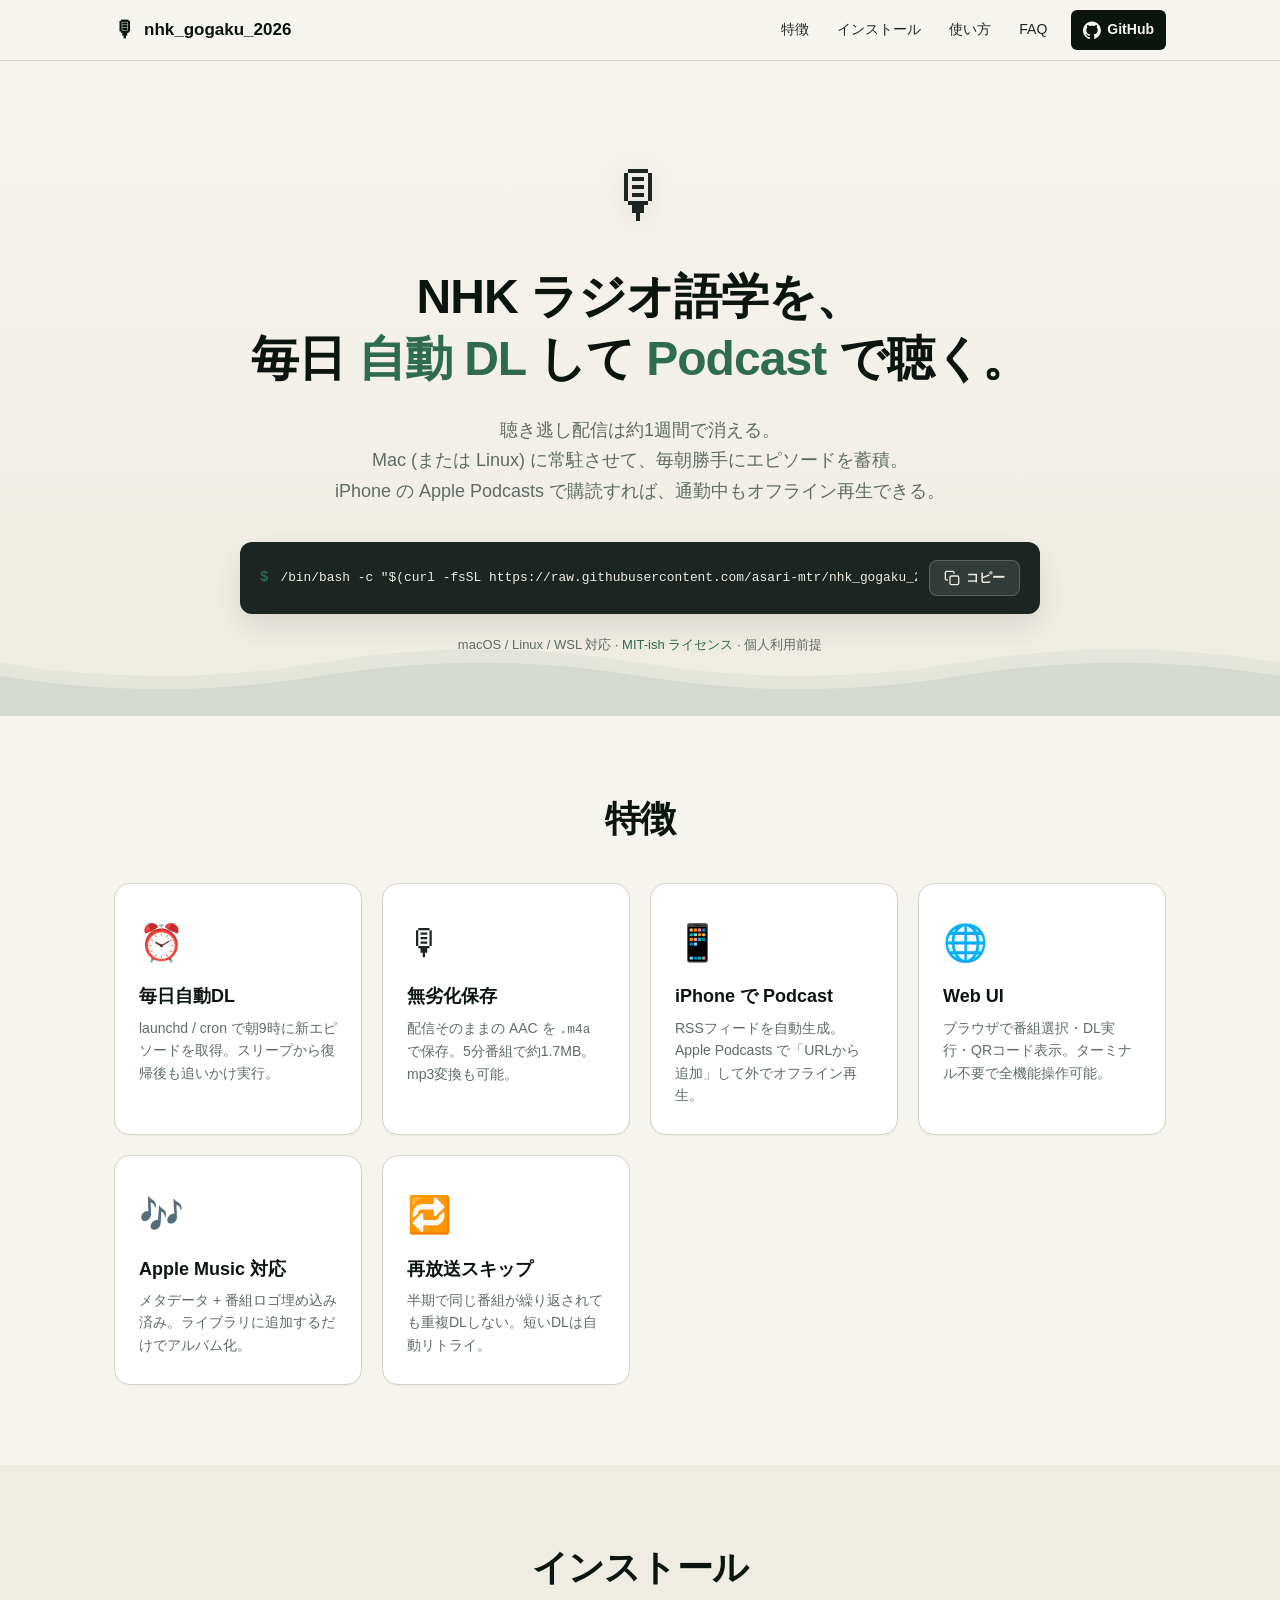
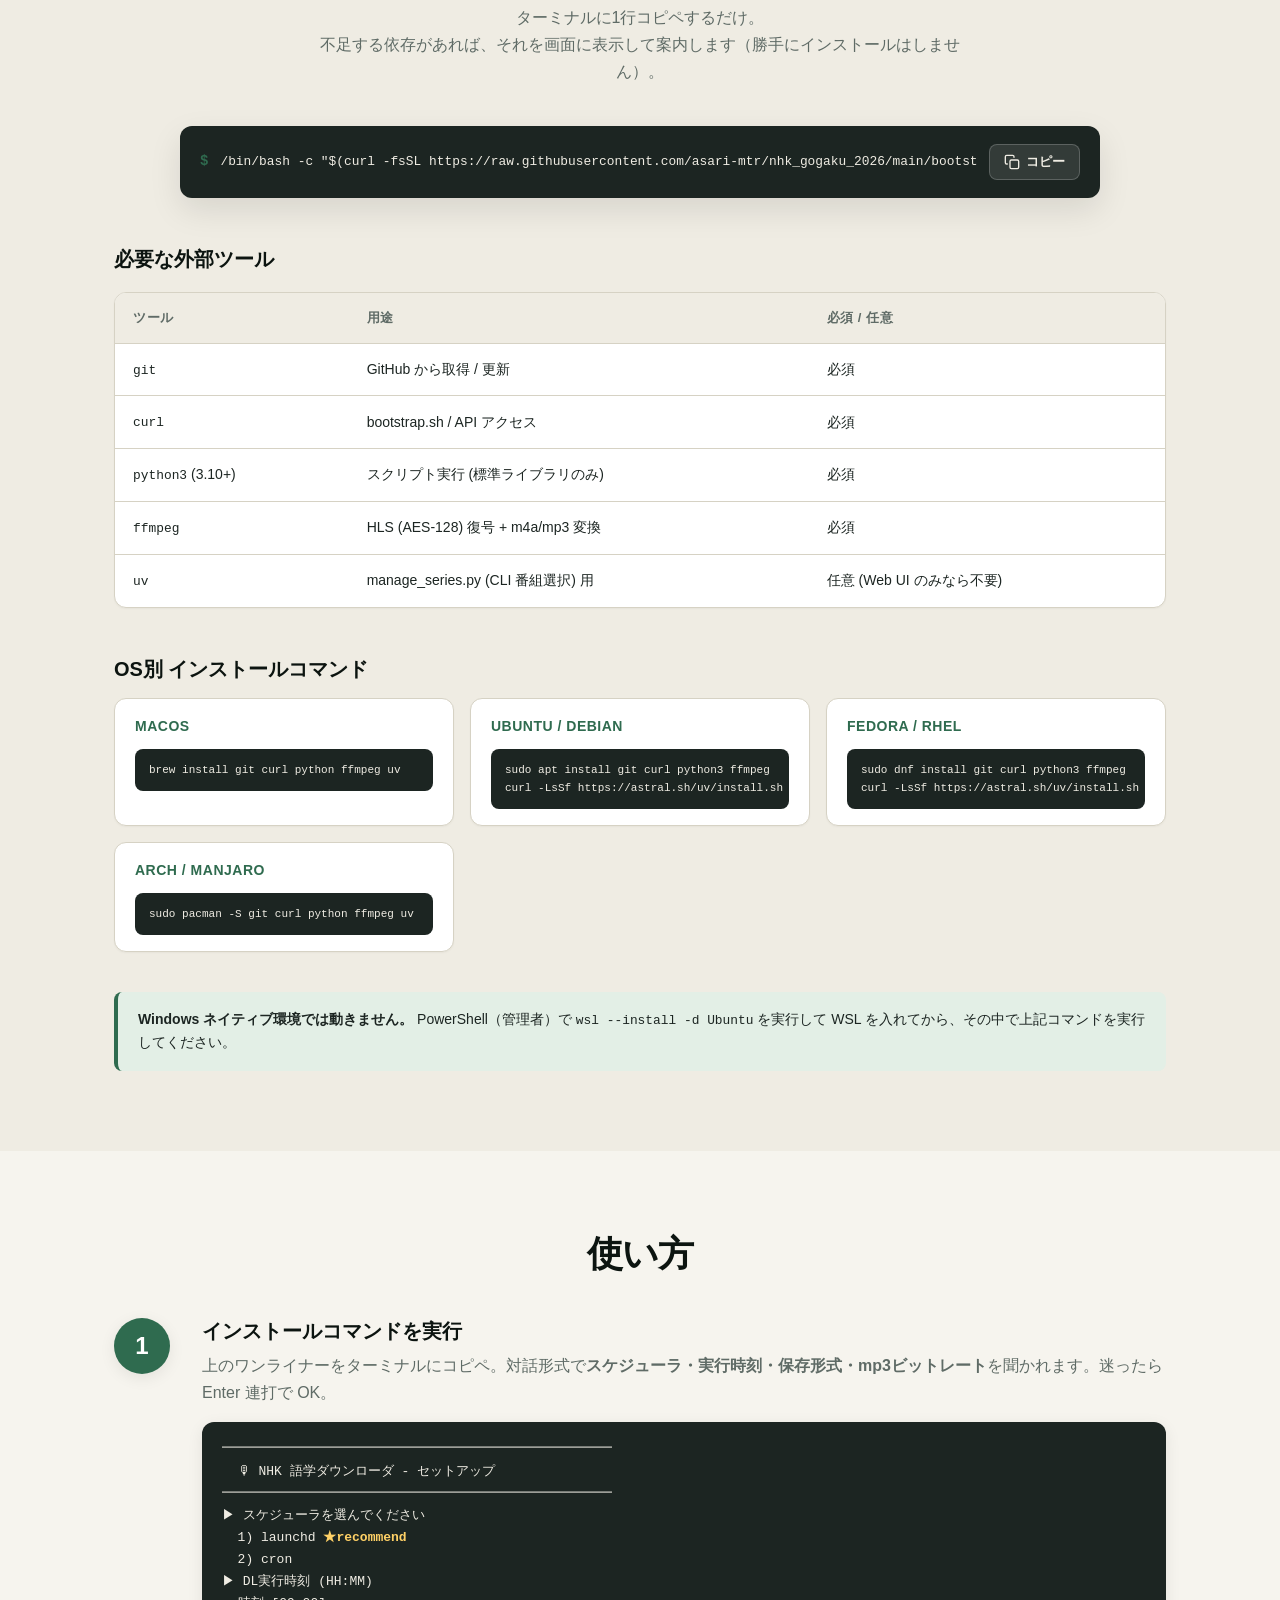
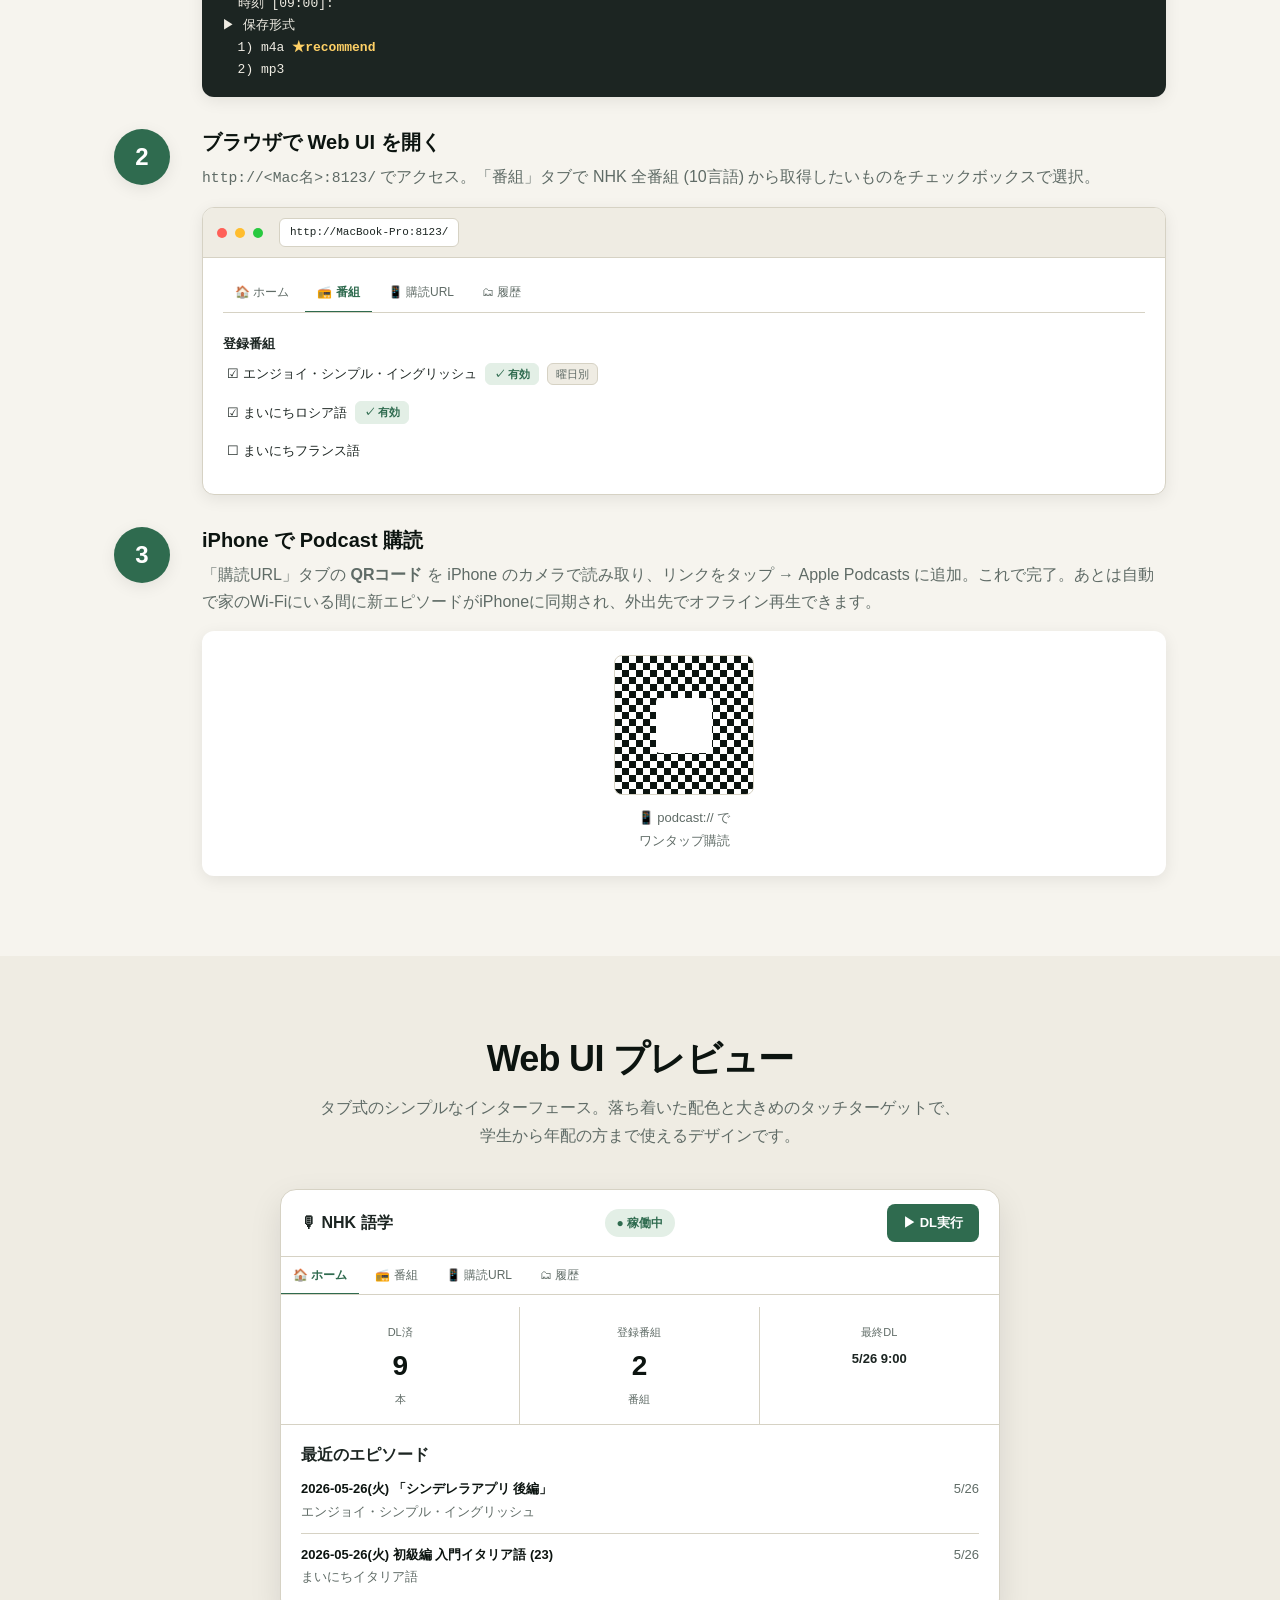
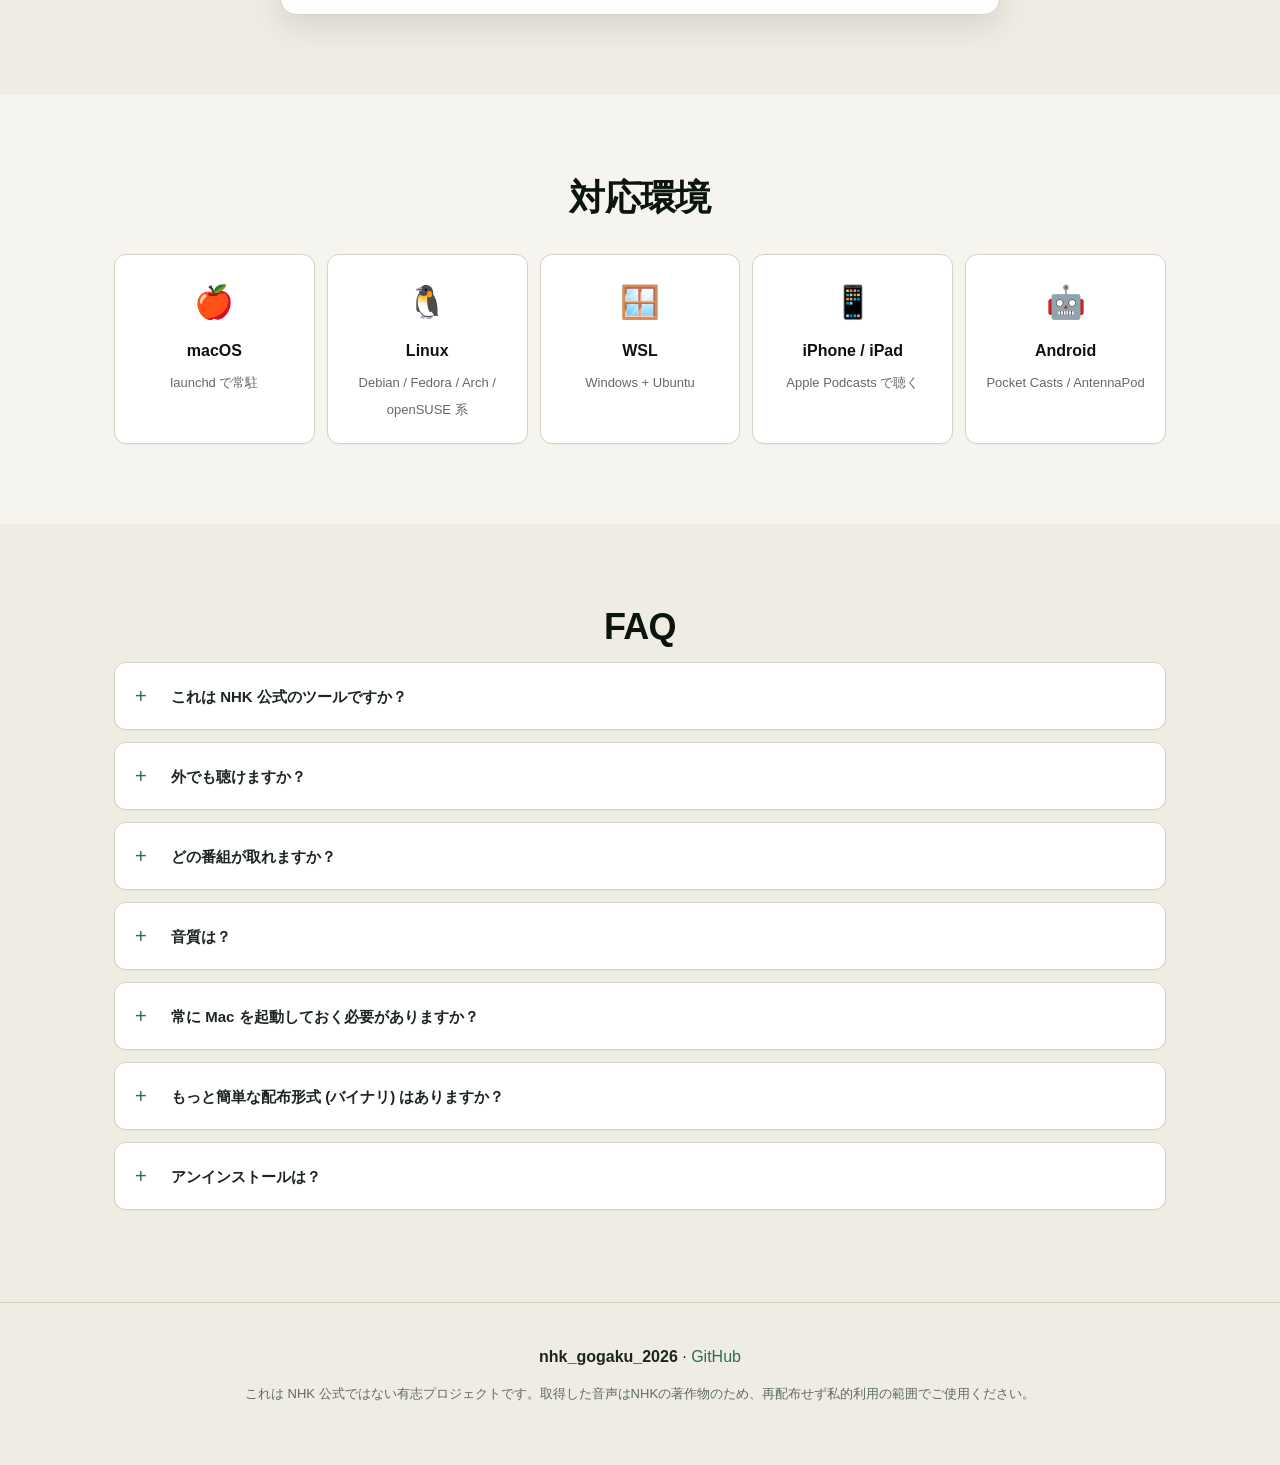
==== docs/index.html @ 3a4e0b33 "Add docs/ landing page for GitHub Pages A brew.sh-style landing page hosted from /docs:  - Hero with" ====
<!DOCTYPE html>
<html lang="ja">
<head>
<meta charset="UTF-8">
<meta name="viewport" content="width=device-width, initial-scale=1.0">
<meta name="theme-color" content="#f6f4ee">
<meta name="description" content="NHKラジオ語学番組の聴き逃し配信を Mac/Linux で自動DL、iPhone の Podcast アプリで聴く。Web UI 付きのオープンソースツール。">
<meta property="og:title" content="nhk_gogaku_2026">
<meta property="og:description" content="NHKラジオ語学を毎日自動DL、iPhoneのPodcastアプリで聴く。">
<meta property="og:type" content="website">
<title>nhk_gogaku_2026 - NHK語学を自動DL → iPhoneでPodcast</title>
<link rel="stylesheet" href="style.css?v=1">
</head>
<body>

<!-- ─── NAV ─── -->
<nav class="nav">
  <div class="container nav-inner">
    <a href="#top" class="brand">
      <span class="brand-icon">🎙</span>
      <span>nhk_gogaku_2026</span>
    </a>
    <div class="nav-links">
      <a href="#features">特徴</a>
      <a href="#install">インストール</a>
      <a href="#how">使い方</a>
      <a href="#faq">FAQ</a>
      <a class="github-link" href="https://github.com/asari-mtr/nhk_gogaku_2026" target="_blank" rel="noopener">
        <svg viewBox="0 0 24 24" width="18" height="18" fill="currentColor" aria-hidden="true"><path d="M12 .5C5.4.5 0 5.9 0 12.5c0 5.3 3.4 9.8 8.2 11.4.6.1.8-.3.8-.6v-2.1c-3.3.7-4-1.6-4-1.6-.5-1.3-1.3-1.7-1.3-1.7-1.1-.7.1-.7.1-.7 1.2.1 1.8 1.2 1.8 1.2 1.1 1.8 2.8 1.3 3.5 1 .1-.8.4-1.3.8-1.6-2.7-.3-5.5-1.3-5.5-5.9 0-1.3.5-2.4 1.2-3.2-.1-.3-.5-1.5.1-3.2 0 0 1-.3 3.3 1.2 1-.3 2-.4 3-.4s2 .1 3 .4c2.3-1.5 3.3-1.2 3.3-1.2.6 1.7.2 2.9.1 3.2.8.8 1.2 1.9 1.2 3.2 0 4.6-2.8 5.6-5.5 5.9.4.4.8 1.1.8 2.2v3.3c0 .3.2.7.8.6 4.8-1.6 8.2-6.1 8.2-11.4C24 5.9 18.6.5 12 .5z"/></svg>
        GitHub
      </a>
    </div>
  </div>
</nav>

<!-- ─── HERO ─── -->
<header id="top" class="hero">
  <div class="container hero-inner">
    <div class="hero-icon" aria-hidden="true">🎙</div>
    <h1 class="hero-title">
      NHK ラジオ語学を、<br>
      毎日 <span class="accent">自動 DL</span> して <span class="accent">Podcast</span> で聴く。
    </h1>
    <p class="hero-lead">
      聴き逃し配信は約1週間で消える。<br>
      Mac (または Linux) に常駐させて、毎朝勝手にエピソードを蓄積。<br>
      iPhone の Apple Podcasts で購読すれば、通勤中もオフライン再生できる。
    </p>

    <!-- Install command box (brew.sh style) -->
    <div class="install-box" id="install-hero">
      <div class="install-prompt">$</div>
      <code id="install-cmd">/bin/bash -c "$(curl -fsSL https://raw.githubusercontent.com/asari-mtr/nhk_gogaku_2026/main/bootstrap.sh)"</code>
      <button class="copy-btn" data-copy="#install-cmd" aria-label="コマンドをコピー">
        <svg viewBox="0 0 24 24" width="16" height="16" fill="none" stroke="currentColor" stroke-width="2" stroke-linecap="round" stroke-linejoin="round"><rect x="9" y="9" width="13" height="13" rx="2" ry="2"></rect><path d="M5 15H4a2 2 0 0 1-2-2V4a2 2 0 0 1 2-2h9a2 2 0 0 1 2 2v1"></path></svg>
        <span class="copy-label">コピー</span>
      </button>
    </div>

    <div class="hero-meta">
      macOS / Linux / WSL 対応 ·
      <a href="https://github.com/asari-mtr/nhk_gogaku_2026" target="_blank" rel="noopener">MIT-ish ライセンス</a>
      · 個人利用前提
    </div>
  </div>
  <!-- 装飾: 音波SVG -->
  <svg class="wave-bg" viewBox="0 0 1200 120" preserveAspectRatio="none" aria-hidden="true">
    <path d="M0,40 Q150,80 300,40 T600,40 T900,40 T1200,40 V120 H0 Z" fill="rgba(47,107,79,0.06)"/>
    <path d="M0,60 Q150,100 300,60 T600,60 T900,60 T1200,60 V120 H0 Z" fill="rgba(47,107,79,0.08)"/>
  </svg>
</header>

<!-- ─── 特徴 ─── -->
<section id="features" class="section">
  <div class="container">
    <h2 class="section-title">特徴</h2>
    <div class="features-grid">
      <div class="feature">
        <div class="feature-icon">⏰</div>
        <h3>毎日自動DL</h3>
        <p>launchd / cron で朝9時に新エピソードを取得。スリープから復帰後も追いかけ実行。</p>
      </div>
      <div class="feature">
        <div class="feature-icon">🎙</div>
        <h3>無劣化保存</h3>
        <p>配信そのままの AAC を <code>.m4a</code> で保存。5分番組で約1.7MB。mp3変換も可能。</p>
      </div>
      <div class="feature">
        <div class="feature-icon">📱</div>
        <h3>iPhone で Podcast</h3>
        <p>RSSフィードを自動生成。Apple Podcasts で「URLから追加」して外でオフライン再生。</p>
      </div>
      <div class="feature">
        <div class="feature-icon">🌐</div>
        <h3>Web UI</h3>
        <p>ブラウザで番組選択・DL実行・QRコード表示。ターミナル不要で全機能操作可能。</p>
      </div>
      <div class="feature">
        <div class="feature-icon">🎶</div>
        <h3>Apple Music 対応</h3>
        <p>メタデータ + 番組ロゴ埋め込み済み。ライブラリに追加するだけでアルバム化。</p>
      </div>
      <div class="feature">
        <div class="feature-icon">🔁</div>
        <h3>再放送スキップ</h3>
        <p>半期で同じ番組が繰り返されても重複DLしない。短いDLは自動リトライ。</p>
      </div>
    </div>
  </div>
</section>

<!-- ─── インストール ─── -->
<section id="install" class="section section-alt">
  <div class="container">
    <h2 class="section-title">インストール</h2>
    <p class="section-lead">ターミナルに1行コピペするだけ。<br>不足する依存があれば、それを画面に表示して案内します（勝手にインストールはしません）。</p>

    <div class="install-box wide" id="install-section">
      <div class="install-prompt">$</div>
      <code id="install-cmd2">/bin/bash -c "$(curl -fsSL https://raw.githubusercontent.com/asari-mtr/nhk_gogaku_2026/main/bootstrap.sh)"</code>
      <button class="copy-btn" data-copy="#install-cmd2" aria-label="コマンドをコピー">
        <svg viewBox="0 0 24 24" width="16" height="16" fill="none" stroke="currentColor" stroke-width="2" stroke-linecap="round" stroke-linejoin="round"><rect x="9" y="9" width="13" height="13" rx="2" ry="2"></rect><path d="M5 15H4a2 2 0 0 1-2-2V4a2 2 0 0 1 2-2h9a2 2 0 0 1 2 2v1"></path></svg>
        <span class="copy-label">コピー</span>
      </button>
    </div>

    <h3 class="sub-title">必要な外部ツール</h3>
    <div class="tools-table">
      <table>
        <thead>
          <tr><th>ツール</th><th>用途</th><th>必須 / 任意</th></tr>
        </thead>
        <tbody>
          <tr><td><code>git</code></td><td>GitHub から取得 / 更新</td><td>必須</td></tr>
          <tr><td><code>curl</code></td><td>bootstrap.sh / API アクセス</td><td>必須</td></tr>
          <tr><td><code>python3</code> (3.10+)</td><td>スクリプト実行 (標準ライブラリのみ)</td><td>必須</td></tr>
          <tr><td><code>ffmpeg</code></td><td>HLS (AES-128) 復号 + m4a/mp3 変換</td><td>必須</td></tr>
          <tr><td><code>uv</code></td><td>manage_series.py (CLI 番組選択) 用</td><td>任意 (Web UI のみなら不要)</td></tr>
        </tbody>
      </table>
    </div>

    <h3 class="sub-title">OS別 インストールコマンド</h3>
    <div class="os-grid">
      <div class="os-card">
        <div class="os-name">macOS</div>
        <pre><code>brew install git curl python ffmpeg uv</code></pre>
      </div>
      <div class="os-card">
        <div class="os-name">Ubuntu / Debian</div>
        <pre><code>sudo apt install git curl python3 ffmpeg
curl -LsSf https://astral.sh/uv/install.sh | sh</code></pre>
      </div>
      <div class="os-card">
        <div class="os-name">Fedora / RHEL</div>
        <pre><code>sudo dnf install git curl python3 ffmpeg
curl -LsSf https://astral.sh/uv/install.sh | sh</code></pre>
      </div>
      <div class="os-card">
        <div class="os-name">Arch / Manjaro</div>
        <pre><code>sudo pacman -S git curl python ffmpeg uv</code></pre>
      </div>
    </div>

    <div class="callout">
      <strong>Windows ネイティブ環境では動きません。</strong>
      PowerShell（管理者）で <code>wsl --install -d Ubuntu</code> を実行して WSL を入れてから、その中で上記コマンドを実行してください。
    </div>
  </div>
</section>

<!-- ─── 使い方 ─── -->
<section id="how" class="section">
  <div class="container">
    <h2 class="section-title">使い方</h2>

    <div class="steps">
      <div class="step">
        <div class="step-num">1</div>
        <div class="step-body">
          <h3>インストールコマンドを実行</h3>
          <p>上のワンライナーをターミナルにコピペ。対話形式で<strong>スケジューラ・実行時刻・保存形式・mp3ビットレート</strong>を聞かれます。迷ったら Enter 連打で OK。</p>
          <div class="step-mock">
            <div class="mock-line">━━━━━━━━━━━━━━━━━━━━━━━━━━━━━━</div>
            <div class="mock-line">  🎙 NHK 語学ダウンローダ - セットアップ</div>
            <div class="mock-line">━━━━━━━━━━━━━━━━━━━━━━━━━━━━━━</div>
            <div class="mock-line">▶ スケジューラを選んでください</div>
            <div class="mock-line">  1) launchd <span class="mock-recommend">★recommend</span></div>
            <div class="mock-line">  2) cron</div>
            <div class="mock-line">▶ DL実行時刻 (HH:MM)</div>
            <div class="mock-line">  時刻 [09:00]: </div>
            <div class="mock-line">▶ 保存形式</div>
            <div class="mock-line">  1) m4a <span class="mock-recommend">★recommend</span></div>
            <div class="mock-line">  2) mp3</div>
          </div>
        </div>
      </div>

      <div class="step">
        <div class="step-num">2</div>
        <div class="step-body">
          <h3>ブラウザで Web UI を開く</h3>
          <p><code>http://&lt;Mac名&gt;:8123/</code> でアクセス。「番組」タブで NHK 全番組 (10言語) から取得したいものをチェックボックスで選択。</p>
          <div class="step-mock browser-mock">
            <div class="browser-bar">
              <span class="dot red"></span><span class="dot yellow"></span><span class="dot green"></span>
              <span class="browser-url">http://MacBook-Pro:8123/</span>
            </div>
            <div class="browser-content">
              <div class="ui-tab-bar">
                <span class="ui-tab">🏠 ホーム</span>
                <span class="ui-tab active">📻 番組</span>
                <span class="ui-tab">📱 購読URL</span>
                <span class="ui-tab">🗂 履歴</span>
              </div>
              <div class="ui-section">
                <strong>登録番組</strong>
                <div class="ui-series-row">
                  ☑ エンジョイ・シンプル・イングリッシュ <span class="chip on">✓ 有効</span> <span class="chip">曜日別</span>
                </div>
                <div class="ui-series-row">
                  ☑ まいにちロシア語 <span class="chip on">✓ 有効</span>
                </div>
                <div class="ui-series-row">
                  ☐ まいにちフランス語
                </div>
              </div>
            </div>
          </div>
        </div>
      </div>

      <div class="step">
        <div class="step-num">3</div>
        <div class="step-body">
          <h3>iPhone で Podcast 購読</h3>
          <p>「購読URL」タブの <strong>QRコード</strong> を iPhone のカメラで読み取り、リンクをタップ → Apple Podcasts に追加。これで完了。あとは自動で家のWi-Fiにいる間に新エピソードがiPhoneに同期され、外出先でオフライン再生できます。</p>
          <div class="step-mock qr-mock">
            <div class="qr-placeholder">
              <div class="qr-grid"></div>
              <p>📱 podcast:// で<br>ワンタップ購読</p>
            </div>
          </div>
        </div>
      </div>
    </div>
  </div>
</section>

<!-- ─── プレビュー ─── -->
<section class="section section-alt">
  <div class="container">
    <h2 class="section-title">Web UI プレビュー</h2>
    <p class="section-lead">タブ式のシンプルなインターフェース。落ち着いた配色と大きめのタッチターゲットで、学生から年配の方まで使えるデザインです。</p>

    <div class="ui-preview">
      <div class="ui-preview-card">
        <div class="ui-preview-head">
          <span>🎙 NHK 語学</span>
          <span class="ui-pill">● 稼働中</span>
          <span class="ui-button">▶ DL実行</span>
        </div>
        <div class="ui-tab-bar">
          <span class="ui-tab active">🏠 ホーム</span>
          <span class="ui-tab">📻 番組</span>
          <span class="ui-tab">📱 購読URL</span>
          <span class="ui-tab">🗂 履歴</span>
        </div>
        <div class="ui-kpi-row">
          <div class="ui-kpi"><div class="ui-kpi-label">DL済</div><div class="ui-kpi-value">9</div><div class="ui-kpi-sub">本</div></div>
          <div class="ui-kpi"><div class="ui-kpi-label">登録番組</div><div class="ui-kpi-value">2</div><div class="ui-kpi-sub">番組</div></div>
          <div class="ui-kpi"><div class="ui-kpi-label">最終DL</div><div class="ui-kpi-value-sm">5/26 9:00</div></div>
        </div>
        <div class="ui-section">
          <strong>最近のエピソード</strong>
          <div class="ui-ep">
            <div>
              <div class="ui-ep-title">2026-05-26(火) 「シンデレラアプリ 後編」</div>
              <div class="muted small">エンジョイ・シンプル・イングリッシュ</div>
            </div>
            <div class="muted small">5/26</div>
          </div>
          <div class="ui-ep">
            <div>
              <div class="ui-ep-title">2026-05-26(火) 初級編 入門イタリア語 (23)</div>
              <div class="muted small">まいにちイタリア語</div>
            </div>
            <div class="muted small">5/26</div>
          </div>
        </div>
      </div>
    </div>
  </div>
</section>

<!-- ─── 対応OS ─── -->
<section class="section">
  <div class="container">
    <h2 class="section-title">対応環境</h2>
    <div class="os-badges">
      <div class="os-badge"><span class="os-emoji">🍎</span><strong>macOS</strong><span class="muted small">launchd で常駐</span></div>
      <div class="os-badge"><span class="os-emoji">🐧</span><strong>Linux</strong><span class="muted small">Debian / Fedora / Arch / openSUSE 系</span></div>
      <div class="os-badge"><span class="os-emoji">🪟</span><strong>WSL</strong><span class="muted small">Windows + Ubuntu</span></div>
      <div class="os-badge"><span class="os-emoji">📱</span><strong>iPhone / iPad</strong><span class="muted small">Apple Podcasts で聴く</span></div>
      <div class="os-badge"><span class="os-emoji">🤖</span><strong>Android</strong><span class="muted small">Pocket Casts / AntennaPod</span></div>
    </div>
  </div>
</section>

<!-- ─── FAQ ─── -->
<section id="faq" class="section section-alt">
  <div class="container">
    <h2 class="section-title">FAQ</h2>
    <details class="faq">
      <summary>これは NHK 公式のツールですか？</summary>
      <p>いいえ、有志による <strong>非公式</strong> ツールです。生成される Podcast フィードのタイトルにも <code>[非公式]</code> を付け、作者は <code>Personal Archive</code> として明示しています。NHK の聴き逃し配信を私的利用の範囲でローカル保存することを目的としています。</p>
    </details>
    <details class="faq">
      <summary>外でも聴けますか？</summary>
      <p>はい。iPhone の Apple Podcasts に購読 → 家のWi-Fi圏内にいる間に自動DL → 外出先で<strong>オフライン再生</strong>できます。同様に Pocket Casts や Overcast でも可能です。</p>
    </details>
    <details class="faq">
      <summary>どの番組が取れますか？</summary>
      <p>NHK ラジオの語学番組ほぼすべて。<strong>英語・中国語・ハングル・フランス語・ドイツ語・イタリア語・スペイン語・ポルトガル語・ロシア語・タイ語</strong> (10言語、18番組) に対応。Web UI 上のチェックボックスで選択するだけです。</p>
    </details>
    <details class="faq">
      <summary>音質は？</summary>
      <p>NHK の配信そのまま (AAC 48kbps) を <strong>無劣化</strong> で保存します。語学番組に十分な音質で、5分番組で約1.7MB。mp3変換も可能 (64/128/192 kbps から選択)。</p>
    </details>
    <details class="faq">
      <summary>常に Mac を起動しておく必要がありますか？</summary>
      <p>launchd を使えば <strong>スリープ中はジョブが待機 → 起床後すぐ追いかけ実行</strong> されるので、必要なときだけMacを開けば十分です。完全シャットダウンでなければOK。</p>
    </details>
    <details class="faq">
      <summary>もっと簡単な配布形式 (バイナリ) はありますか？</summary>
      <p>現状はソーススクリプト形式のみ。<code>ffmpeg</code> は別途インストールが必要なため、Python だけバイナリ化しても根本的な依存は減らせません。macOS/Linux はだいたい Python 3 が標準で入っているので、現状の形が最もシンプルです。</p>
    </details>
    <details class="faq">
      <summary>アンインストールは？</summary>
      <p><code>./scripts/uninstall.sh</code> で launchd / cron から解除されます。DL済みファイル (downloads/) は明示的に削除しない限り残ります。</p>
    </details>
  </div>
</section>

<!-- ─── FOOTER ─── -->
<footer class="footer">
  <div class="container footer-inner">
    <div>
      <strong>nhk_gogaku_2026</strong> ·
      <a href="https://github.com/asari-mtr/nhk_gogaku_2026" target="_blank" rel="noopener">GitHub</a>
    </div>
    <div class="muted small">
      これは NHK 公式ではない有志プロジェクトです。取得した音声はNHKの著作物のため、再配布せず私的利用の範囲でご使用ください。
    </div>
  </div>
</footer>

<script src="app.js?v=1"></script>
</body>
</html>
---- docs/style.css ----
/* ─── 配色 (Web UI と揃える: ベージュ × 深緑) ─── */
:root {
  --bg: #f6f4ee;
  --bg-elev: #efece3;
  --card: #ffffff;
  --text: #1c2522;
  --text-strong: #0c1410;
  --muted: #5f6b66;
  --border: #d6d2c4;
  --accent: #2f6b4f;
  --accent-hover: #245540;
  --accent-soft: #e3efe6;
  --code-bg: #1c2522;
  --code-text: #efece3;
  --shadow-sm: 0 1px 2px rgba(0,0,0,0.04);
  --shadow-md: 0 4px 16px rgba(0,0,0,0.08);
  --shadow-lg: 0 12px 32px rgba(0,0,0,0.1);
}
@media (prefers-color-scheme: dark) {
  :root {
    --bg: #161916;
    --bg-elev: #1f2421;
    --card: #232925;
    --text: #ebe9e0;
    --text-strong: #ffffff;
    --muted: #98a39d;
    --border: #353b36;
    --accent: #6db38e;
    --accent-hover: #82c7a2;
    --accent-soft: #2b3530;
    --code-bg: #0c1410;
    --code-text: #d3efd8;
  }
}

/* ─── ベース ─── */
* { box-sizing: border-box; }
html { scroll-behavior: smooth; -webkit-text-size-adjust: 100%; }
body {
  margin: 0;
  font-family: -apple-system, BlinkMacSystemFont, "Hiragino Sans", "ヒラギノ角ゴ ProN", "Yu Gothic UI", "Segoe UI", sans-serif;
  font-size: 16px;
  line-height: 1.7;
  background: var(--bg);
  color: var(--text);
  -webkit-font-smoothing: antialiased;
}
h1, h2, h3 { color: var(--text-strong); line-height: 1.3; }
a { color: var(--accent); text-decoration: none; }
a:hover { text-decoration: underline; }
code { font-family: ui-monospace, SFMono-Regular, Menlo, monospace; font-size: 0.92em; }
.container { max-width: 1100px; margin: 0 auto; padding: 0 24px; }
.muted { color: var(--muted); }
.small { font-size: 13px; }
.accent { color: var(--accent); }

/* ─── NAV ─── */
.nav {
  position: sticky;
  top: 0;
  z-index: 50;
  background: rgba(246, 244, 238, 0.85);
  backdrop-filter: blur(12px);
  -webkit-backdrop-filter: blur(12px);
  border-bottom: 1px solid var(--border);
}
@media (prefers-color-scheme: dark) {
  .nav { background: rgba(22, 25, 22, 0.85); }
}
.nav-inner {
  display: flex;
  align-items: center;
  justify-content: space-between;
  height: 60px;
}
.brand {
  display: flex;
  align-items: center;
  gap: 8px;
  font-weight: 700;
  font-size: 17px;
  color: var(--text-strong);
}
.brand-icon { font-size: 22px; }
.nav-links {
  display: flex;
  align-items: center;
  gap: 4px;
}
.nav-links a {
  padding: 8px 12px;
  color: var(--text);
  font-size: 14px;
  border-radius: 6px;
}
.nav-links a:hover {
  background: var(--bg-elev);
  text-decoration: none;
}
.github-link {
  display: flex;
  align-items: center;
  gap: 6px;
  background: var(--text-strong);
  color: var(--bg) !important;
  font-weight: 600;
  margin-left: 8px;
}
.github-link:hover { background: var(--text); }
@media (max-width: 640px) {
  .nav-links a:not(.github-link) { display: none; }
}

/* ─── HERO ─── */
.hero {
  position: relative;
  padding: 80px 0 60px;
  background: linear-gradient(180deg, var(--bg) 0%, var(--bg-elev) 100%);
  overflow: hidden;
}
.hero-inner {
  position: relative;
  z-index: 2;
  text-align: center;
}
.hero-icon {
  font-size: 64px;
  margin-bottom: 16px;
  filter: drop-shadow(0 4px 12px rgba(0,0,0,0.1));
}
.hero-title {
  font-size: clamp(28px, 5vw, 48px);
  font-weight: 800;
  letter-spacing: -0.02em;
  margin: 0 0 24px;
}
.hero-lead {
  font-size: clamp(15px, 2vw, 18px);
  color: var(--muted);
  margin: 0 0 36px;
  max-width: 640px;
  margin-left: auto;
  margin-right: auto;
}
.hero-meta {
  margin-top: 20px;
  font-size: 13px;
  color: var(--muted);
}
.wave-bg {
  position: absolute;
  bottom: 0;
  left: 0;
  width: 100%;
  height: 80px;
  z-index: 1;
}

/* ─── INSTALL BOX (brew風) ─── */
.install-box {
  display: flex;
  align-items: center;
  gap: 12px;
  background: var(--code-bg);
  color: var(--code-text);
  border-radius: 12px;
  padding: 18px 20px;
  max-width: 800px;
  margin: 0 auto;
  font-family: ui-monospace, SFMono-Regular, Menlo, monospace;
  font-size: clamp(11px, 1.6vw, 14px);
  box-shadow: var(--shadow-lg);
  text-align: left;
  position: relative;
}
.install-box.wide { max-width: 920px; }
.install-prompt {
  color: var(--accent);
  font-weight: 700;
  user-select: none;
  flex-shrink: 0;
}
.install-box code {
  flex: 1;
  white-space: nowrap;
  overflow-x: auto;
  scrollbar-width: thin;
  scrollbar-color: var(--muted) transparent;
}
.install-box code::-webkit-scrollbar { height: 6px; }
.install-box code::-webkit-scrollbar-thumb { background: var(--muted); border-radius: 3px; }
.copy-btn {
  display: inline-flex;
  align-items: center;
  gap: 6px;
  background: rgba(255,255,255,0.1);
  color: var(--code-text);
  border: 1px solid rgba(255,255,255,0.2);
  padding: 8px 14px;
  border-radius: 8px;
  font-size: 13px;
  font-weight: 600;
  cursor: pointer;
  flex-shrink: 0;
  font-family: inherit;
  transition: background 0.15s, transform 0.05s;
}
.copy-btn:hover { background: rgba(255,255,255,0.18); }
.copy-btn:active { transform: scale(0.98); }
.copy-btn.copied { background: var(--accent); border-color: var(--accent); color: #fff; }

/* ─── SECTIONS ─── */
.section { padding: 80px 0; }
.section-alt { background: var(--bg-elev); }
.section-title {
  font-size: clamp(24px, 3.5vw, 36px);
  font-weight: 800;
  text-align: center;
  margin: 0 0 12px;
  letter-spacing: -0.02em;
}
.section-lead {
  text-align: center;
  font-size: 16px;
  color: var(--muted);
  margin: 0 auto 40px;
  max-width: 640px;
}
.sub-title {
  margin: 48px 0 16px;
  font-size: 20px;
  font-weight: 700;
}

/* ─── FEATURES ─── */
.features-grid {
  display: grid;
  grid-template-columns: repeat(auto-fit, minmax(240px, 1fr));
  gap: 20px;
  margin-top: 40px;
}
.feature {
  background: var(--card);
  border: 1px solid var(--border);
  border-radius: 16px;
  padding: 28px 24px;
  box-shadow: var(--shadow-sm);
  transition: transform 0.15s, box-shadow 0.15s;
}
.feature:hover {
  transform: translateY(-2px);
  box-shadow: var(--shadow-md);
}
.feature-icon {
  font-size: 36px;
  margin-bottom: 12px;
}
.feature h3 {
  margin: 0 0 8px;
  font-size: 18px;
}
.feature p {
  margin: 0;
  font-size: 14px;
  color: var(--muted);
  line-height: 1.6;
}

/* ─── TOOLS TABLE ─── */
.tools-table {
  background: var(--card);
  border: 1px solid var(--border);
  border-radius: 12px;
  overflow: hidden;
  margin: 20px 0 40px;
  box-shadow: var(--shadow-sm);
}
.tools-table table {
  width: 100%;
  border-collapse: collapse;
  font-size: 14px;
}
.tools-table th, .tools-table td {
  padding: 14px 18px;
  text-align: left;
  border-bottom: 1px solid var(--border);
}
.tools-table thead th {
  background: var(--bg-elev);
  font-weight: 700;
  font-size: 13px;
  color: var(--muted);
  text-transform: uppercase;
  letter-spacing: 0.5px;
}
.tools-table tbody tr:last-child td { border-bottom: none; }

/* ─── OS GRID ─── */
.os-grid {
  display: grid;
  grid-template-columns: repeat(auto-fit, minmax(280px, 1fr));
  gap: 16px;
  margin: 16px 0 40px;
}
.os-card {
  background: var(--card);
  border: 1px solid var(--border);
  border-radius: 12px;
  padding: 16px 20px;
  box-shadow: var(--shadow-sm);
}
.os-name {
  font-weight: 700;
  font-size: 14px;
  color: var(--accent);
  margin-bottom: 10px;
  text-transform: uppercase;
  letter-spacing: 0.5px;
}
.os-card pre {
  background: var(--code-bg);
  color: var(--code-text);
  border-radius: 8px;
  padding: 12px 14px;
  margin: 0;
  font-size: 12px;
  overflow-x: auto;
  line-height: 1.5;
}
.os-card pre code { color: inherit; }

.callout {
  background: var(--accent-soft);
  border-left: 4px solid var(--accent);
  padding: 16px 20px;
  border-radius: 8px;
  font-size: 14px;
  margin-top: 24px;
}

/* ─── STEPS ─── */
.steps {
  display: grid;
  gap: 32px;
  margin-top: 40px;
}
.step {
  display: grid;
  grid-template-columns: 64px 1fr;
  gap: 24px;
  align-items: start;
}
.step-num {
  width: 56px;
  height: 56px;
  border-radius: 50%;
  background: var(--accent);
  color: #fff;
  display: flex;
  align-items: center;
  justify-content: center;
  font-size: 24px;
  font-weight: 800;
  box-shadow: var(--shadow-md);
}
.step-body h3 {
  margin: 0 0 8px;
  font-size: 20px;
}
.step-body p {
  margin: 0 0 16px;
  color: var(--muted);
}
.step-mock {
  background: var(--code-bg);
  color: var(--code-text);
  border-radius: 12px;
  padding: 16px 20px;
  font-family: ui-monospace, monospace;
  font-size: 13px;
  line-height: 1.7;
  box-shadow: var(--shadow-md);
}
.mock-line { white-space: pre; }
.mock-recommend {
  color: #ffd166;
  font-weight: 600;
}

/* ブラウザ風モック */
.browser-mock {
  background: var(--card);
  color: var(--text);
  padding: 0;
  overflow: hidden;
  font-family: inherit;
  font-size: 13px;
  border: 1px solid var(--border);
}
.browser-bar {
  background: var(--bg-elev);
  padding: 10px 14px;
  display: flex;
  align-items: center;
  gap: 8px;
  border-bottom: 1px solid var(--border);
}
.browser-bar .dot {
  width: 10px;
  height: 10px;
  border-radius: 50%;
}
.browser-bar .dot.red { background: #ff6058; }
.browser-bar .dot.yellow { background: #ffbd2e; }
.browser-bar .dot.green { background: #28c93f; }
.browser-url {
  background: var(--card);
  border: 1px solid var(--border);
  border-radius: 6px;
  padding: 4px 10px;
  font-family: ui-monospace, monospace;
  font-size: 11px;
  margin-left: 8px;
}
.browser-content { padding: 16px 20px; }
.ui-tab-bar {
  display: flex;
  gap: 4px;
  border-bottom: 1px solid var(--border);
  margin-bottom: 12px;
  overflow-x: auto;
}
.ui-tab {
  padding: 8px 12px;
  font-size: 12px;
  color: var(--muted);
  white-space: nowrap;
  border-bottom: 2px solid transparent;
  margin-bottom: -1px;
}
.ui-tab.active {
  color: var(--accent);
  border-bottom-color: var(--accent);
  font-weight: 600;
}
.ui-section {
  padding: 8px 0;
}
.ui-series-row {
  padding: 8px 4px;
  font-size: 13px;
  display: flex;
  align-items: center;
  gap: 8px;
  flex-wrap: wrap;
}
.chip {
  display: inline-block;
  background: var(--bg-elev);
  border: 1px solid var(--border);
  padding: 1px 8px;
  border-radius: 6px;
  font-size: 11px;
  color: var(--muted);
}
.chip.on {
  background: var(--accent-soft);
  color: var(--accent);
  border-color: var(--accent-soft);
  font-weight: 600;
}

/* QRモック */
.qr-mock {
  padding: 24px;
  text-align: center;
  background: var(--card);
  color: var(--text);
  font-family: inherit;
}
.qr-placeholder {
  display: inline-block;
}
.qr-grid {
  width: 140px;
  height: 140px;
  background:
    repeating-conic-gradient(var(--text-strong) 0% 25%, transparent 0% 50%) 0 0 / 14px 14px,
    var(--card);
  border-radius: 8px;
  border: 1px solid var(--border);
  margin: 0 auto 12px;
  position: relative;
}
.qr-grid::after {
  content: "";
  position: absolute;
  inset: 30%;
  background: var(--card);
  border-radius: 4px;
}
.qr-placeholder p {
  margin: 0;
  font-size: 13px;
  color: var(--muted);
}

/* ─── UI PREVIEW CARD ─── */
.ui-preview {
  margin-top: 40px;
}
.ui-preview-card {
  background: var(--card);
  border: 1px solid var(--border);
  border-radius: 16px;
  overflow: hidden;
  max-width: 720px;
  margin: 0 auto;
  box-shadow: var(--shadow-lg);
}
.ui-preview-head {
  display: flex;
  align-items: center;
  justify-content: space-between;
  padding: 14px 20px;
  border-bottom: 1px solid var(--border);
  font-weight: 700;
}
.ui-pill {
  font-size: 12px;
  background: var(--accent-soft);
  color: var(--accent);
  padding: 4px 12px;
  border-radius: 999px;
  font-weight: 600;
}
.ui-button {
  background: var(--accent);
  color: #fff;
  padding: 8px 16px;
  border-radius: 8px;
  font-size: 13px;
  font-weight: 600;
}
.ui-kpi-row {
  display: grid;
  grid-template-columns: repeat(3, 1fr);
  border-bottom: 1px solid var(--border);
}
.ui-kpi {
  padding: 16px 12px;
  text-align: center;
  border-right: 1px solid var(--border);
}
.ui-kpi:last-child { border-right: none; }
.ui-kpi-label {
  font-size: 11px;
  color: var(--muted);
  text-transform: uppercase;
}
.ui-kpi-value {
  font-size: 28px;
  font-weight: 800;
  color: var(--text-strong);
}
.ui-kpi-value-sm {
  font-size: 13px;
  font-weight: 600;
  margin-top: 6px;
}
.ui-kpi-sub {
  font-size: 11px;
  color: var(--muted);
}
.ui-preview-card .ui-section {
  padding: 16px 20px;
}
.ui-ep {
  display: flex;
  justify-content: space-between;
  padding: 10px 0;
  border-bottom: 1px solid var(--border);
  font-size: 13px;
}
.ui-ep:last-child { border-bottom: none; }
.ui-ep-title { font-weight: 600; color: var(--text-strong); }

/* ─── OS BADGES ─── */
.os-badges {
  display: grid;
  grid-template-columns: repeat(auto-fit, minmax(180px, 1fr));
  gap: 12px;
  margin-top: 32px;
}
.os-badge {
  background: var(--card);
  border: 1px solid var(--border);
  border-radius: 12px;
  padding: 20px;
  text-align: center;
  box-shadow: var(--shadow-sm);
}
.os-emoji {
  font-size: 32px;
  display: block;
  margin-bottom: 8px;
}
.os-badge strong {
  display: block;
  font-size: 16px;
  color: var(--text-strong);
  margin-bottom: 4px;
}

/* ─── FAQ ─── */
.faq {
  background: var(--card);
  border: 1px solid var(--border);
  border-radius: 12px;
  margin-bottom: 12px;
  padding: 0;
  box-shadow: var(--shadow-sm);
  overflow: hidden;
}
.faq > summary {
  padding: 16px 20px;
  cursor: pointer;
  font-weight: 600;
  font-size: 15px;
  list-style: none;
  display: flex;
  align-items: center;
  gap: 12px;
  user-select: none;
}
.faq > summary::-webkit-details-marker { display: none; }
.faq > summary::before {
  content: "+";
  font-size: 20px;
  font-weight: 400;
  color: var(--accent);
  width: 24px;
  flex-shrink: 0;
  transition: transform 0.2s;
}
.faq[open] > summary::before {
  content: "−";
}
.faq > p {
  padding: 0 20px 20px 56px;
  margin: 0;
  font-size: 14px;
  color: var(--muted);
  line-height: 1.7;
}

/* ─── FOOTER ─── */
.footer {
  padding: 40px 0 60px;
  background: var(--bg-elev);
  border-top: 1px solid var(--border);
  text-align: center;
}
.footer-inner {
  display: flex;
  flex-direction: column;
  align-items: center;
  gap: 12px;
}

/* ─── RESPONSIVE ─── */
@media (max-width: 640px) {
  .section { padding: 56px 0; }
  .hero { padding: 60px 0 40px; }
  .step { grid-template-columns: 48px 1fr; gap: 16px; }
  .step-num { width: 40px; height: 40px; font-size: 18px; }
  .install-box {
    padding: 14px 16px;
    font-size: 11px;
    flex-wrap: wrap;
  }
  .copy-btn .copy-label { display: none; }
}
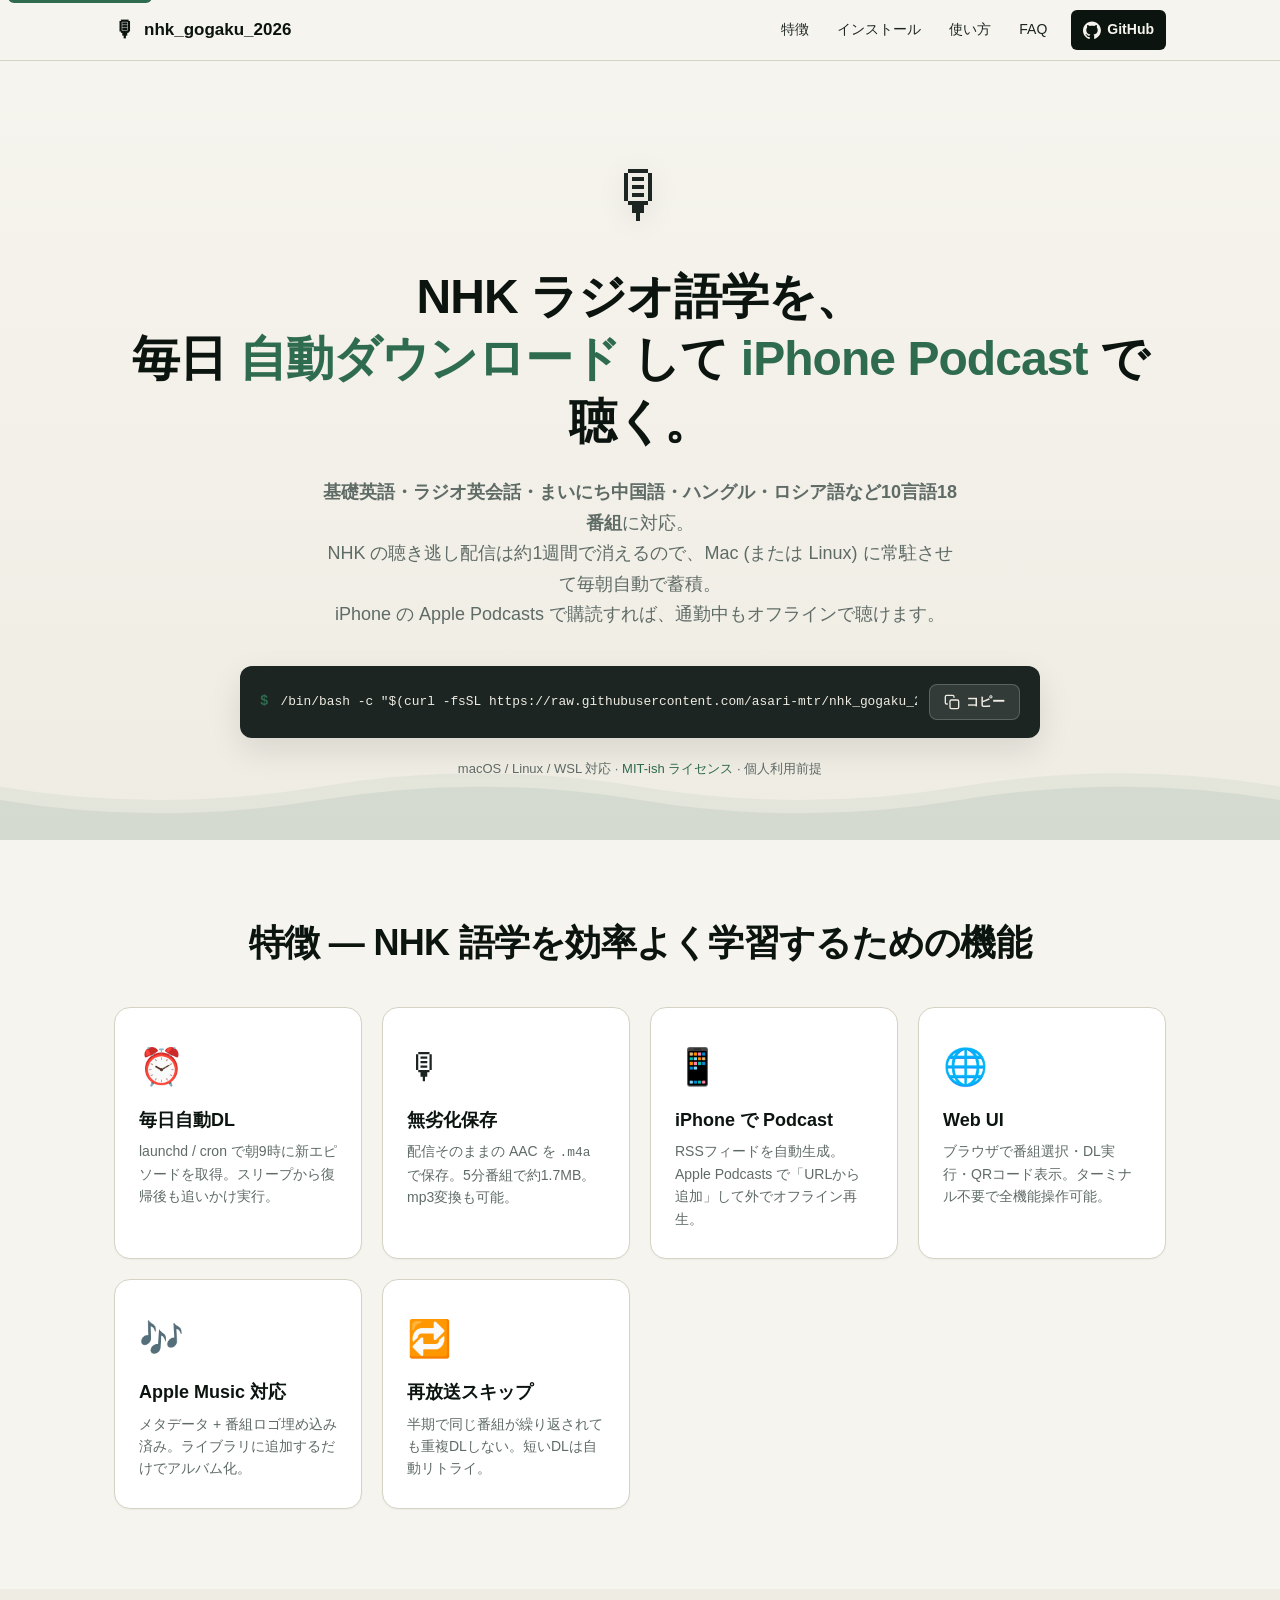
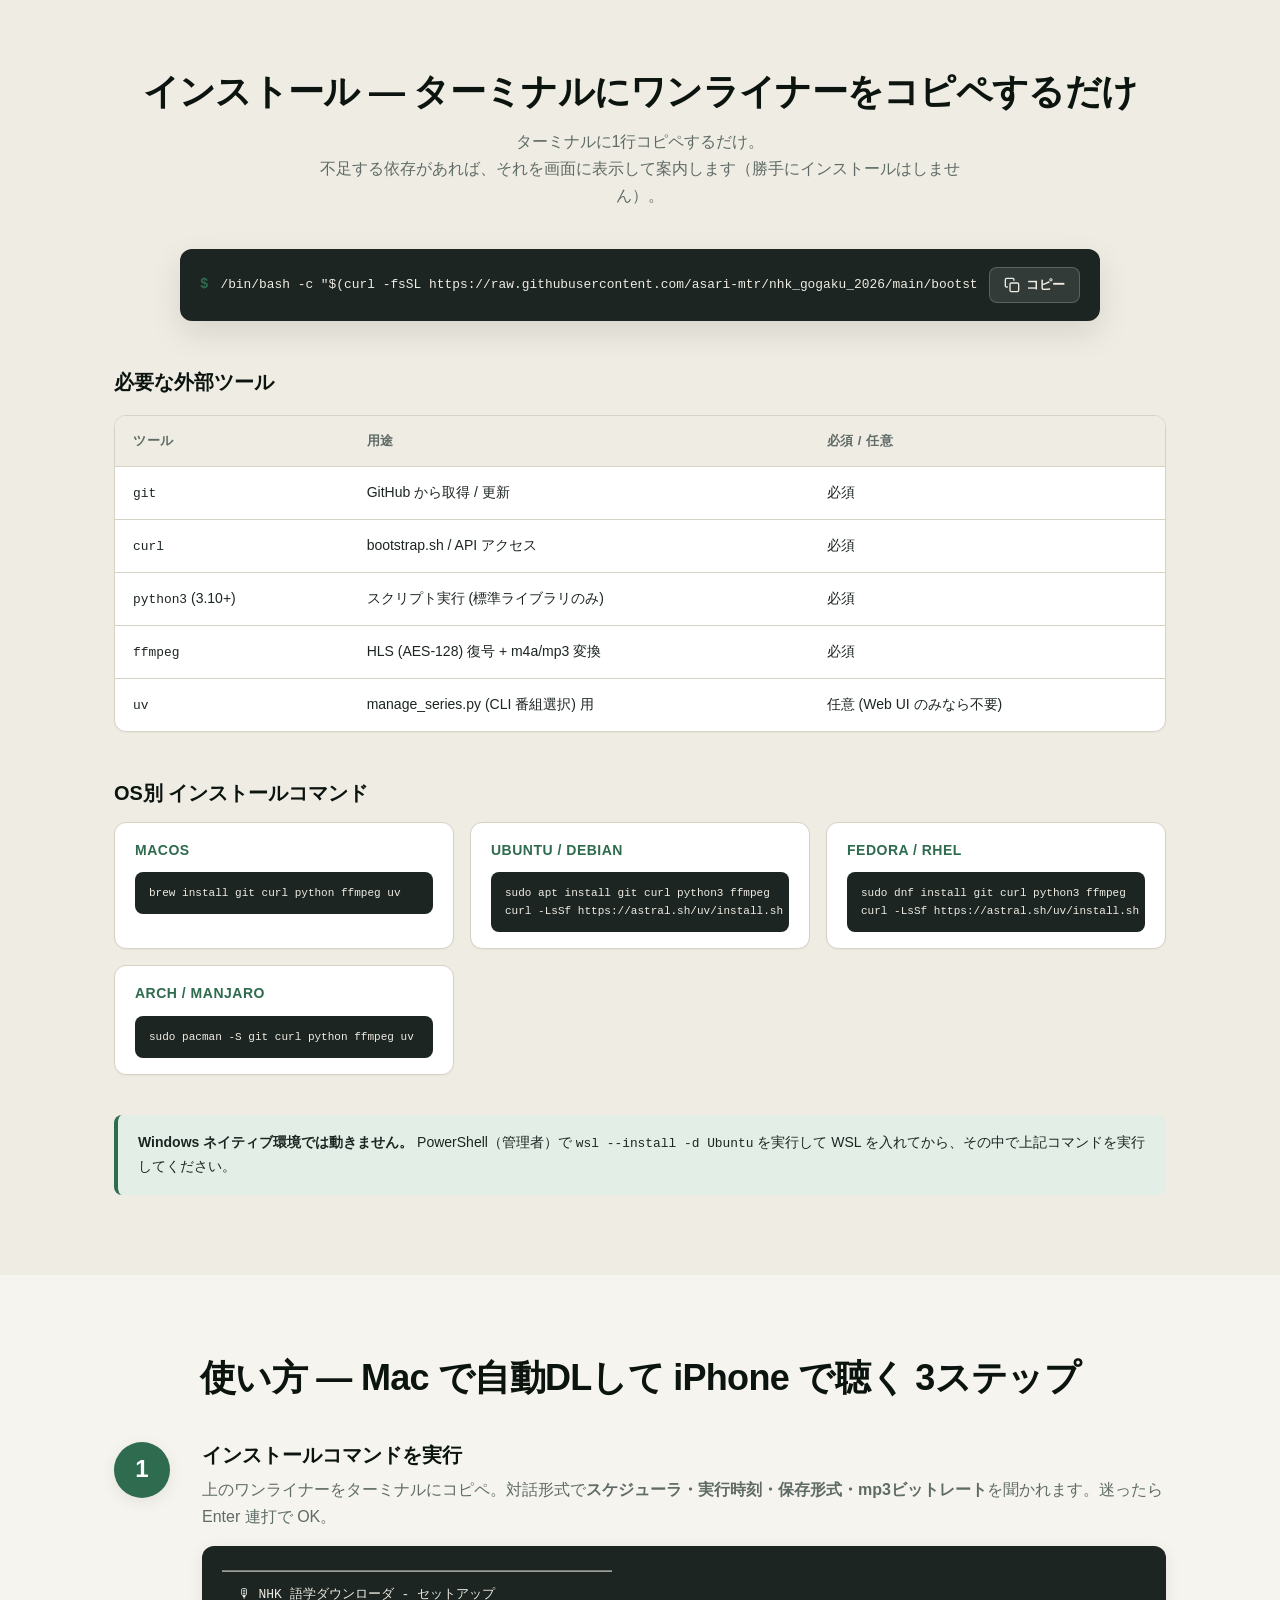
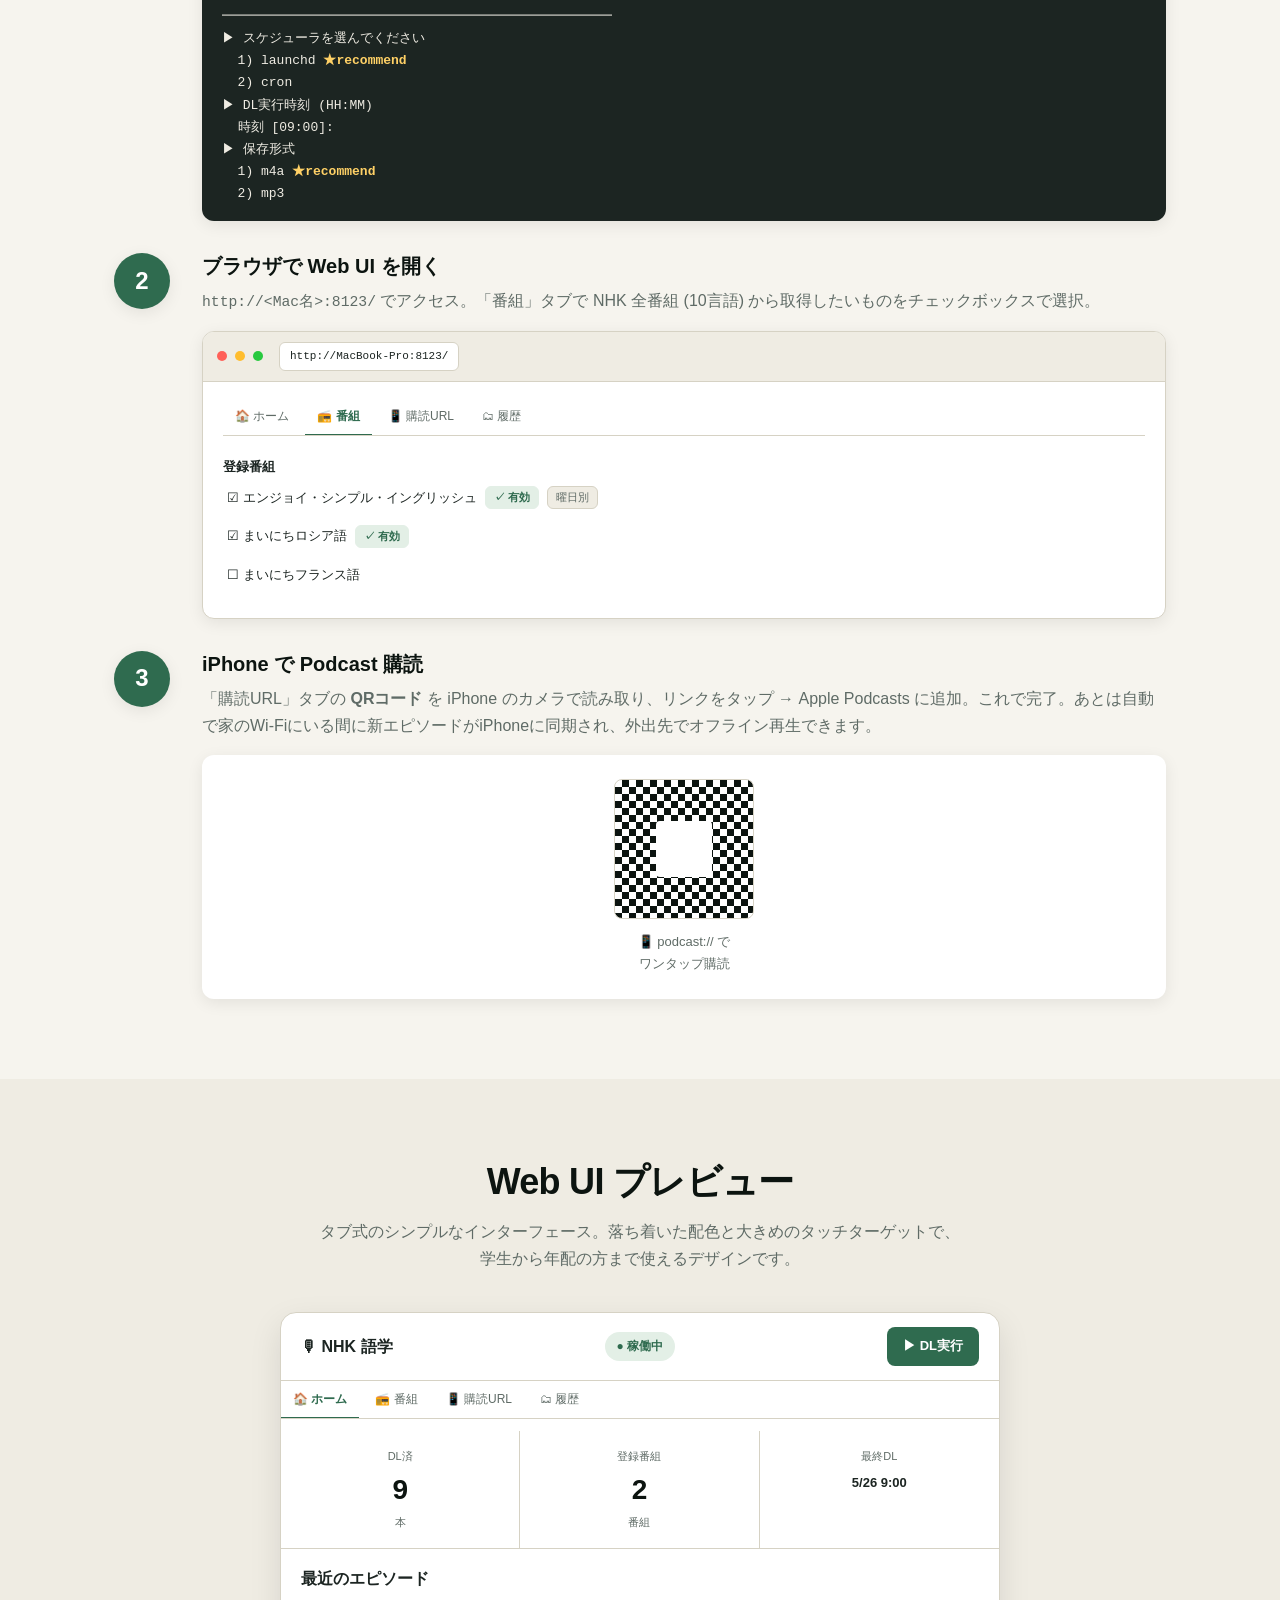
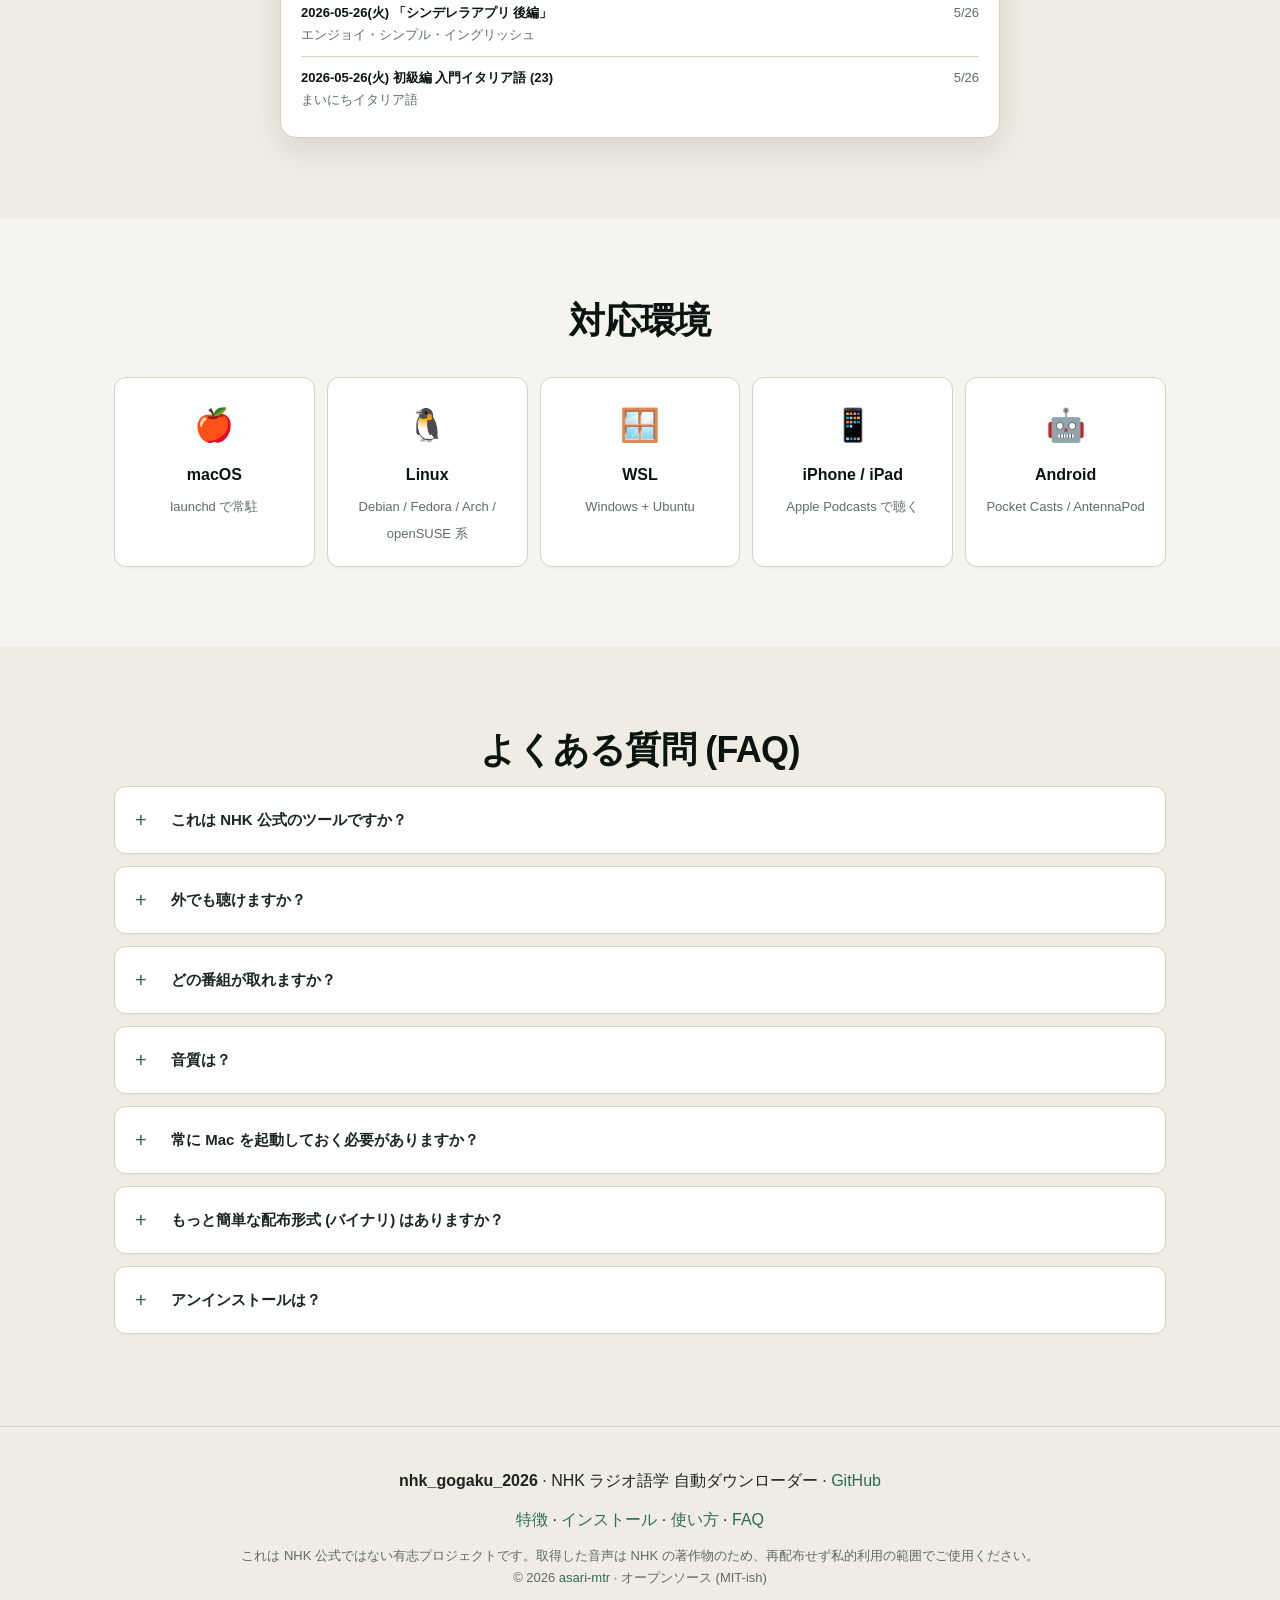
==== commit 7459f042: "Boost docs/ SEO with full meta, structured data, and crawler hints - <head> now ships the full searc" ====
--- a/docs/index.html
+++ b/docs/index.html
@@ -1,20 +1,221 @@
 <!DOCTYPE html>
-<html lang="ja">
+<html lang="ja" prefix="og: https://ogp.me/ns#">
 <head>
 <meta charset="UTF-8">
 <meta name="viewport" content="width=device-width, initial-scale=1.0">
-<meta name="theme-color" content="#f6f4ee">
-<meta name="description" content="NHKラジオ語学番組の聴き逃し配信を Mac/Linux で自動DL、iPhone の Podcast アプリで聴く。Web UI 付きのオープンソースツール。">
-<meta property="og:title" content="nhk_gogaku_2026">
-<meta property="og:description" content="NHKラジオ語学を毎日自動DL、iPhoneのPodcastアプリで聴く。">
+<meta http-equiv="X-UA-Compatible" content="IE=edge">
+
+<!-- ─── Primary Meta ─── -->
+<title>NHK ラジオ語学を毎日自動ダウンロード → iPhone Podcast でオフライン再生 | nhk_gogaku_2026</title>
+<meta name="description" content="NHKラジオ語学番組(基礎英語・ラジオ英会話・まいにち中国語・ハングル・ロシア語など10言語18番組)の聴き逃し配信を Mac / Linux で毎日自動ダウンロード。iPhone Apple Podcasts で外出先でもオフライン再生。無料・オープンソース・Web UI 付き。">
+<meta name="keywords" content="NHK 語学,NHK ラジオ,聴き逃し,ダウンロード,基礎英語,ラジオ英会話,エンジョイシンプルイングリッシュ,まいにち中国語,まいにちハングル,まいにちフランス語,まいにちドイツ語,まいにちイタリア語,まいにちスペイン語,まいにちロシア語,Podcast,iPhone,Apple Podcasts,m4a,mp3,Mac,Linux,自動DL,語学学習,音声配信,RSS">
+<meta name="author" content="asari-mtr">
+<meta name="robots" content="index, follow, max-image-preview:large">
+<meta name="googlebot" content="index, follow">
+<meta name="theme-color" content="#2f6b4f">
+<meta name="color-scheme" content="light dark">
+<meta name="format-detection" content="telephone=no">
+<link rel="canonical" href="https://asari-mtr.github.io/nhk_gogaku_2026/">
+<link rel="alternate" hreflang="ja" href="https://asari-mtr.github.io/nhk_gogaku_2026/">
+<link rel="alternate" hreflang="x-default" href="https://asari-mtr.github.io/nhk_gogaku_2026/">
+
+<!-- ─── Open Graph (Facebook / LINE / Slack) ─── -->
 <meta property="og:type" content="website">
-<title>nhk_gogaku_2026 - NHK語学を自動DL → iPhoneでPodcast</title>
-<link rel="stylesheet" href="style.css?v=1">
+<meta property="og:site_name" content="nhk_gogaku_2026">
+<meta property="og:title" content="NHK ラジオ語学を毎日自動DL → iPhone Podcast で聴く">
+<meta property="og:description" content="NHKラジオ語学(10言語18番組)を Mac で自動ダウンロード。iPhone の Apple Podcasts でオフライン再生できる、無料・オープンソースのツール。">
+<meta property="og:url" content="https://asari-mtr.github.io/nhk_gogaku_2026/">
+<meta property="og:locale" content="ja_JP">
+<meta property="og:image" content="https://asari-mtr.github.io/nhk_gogaku_2026/images/og.svg">
+<meta property="og:image:type" content="image/svg+xml">
+<meta property="og:image:width" content="1200">
+<meta property="og:image:height" content="630">
+<meta property="og:image:alt" content="nhk_gogaku_2026 - NHKラジオ語学を自動DLしてiPhone Podcastで聴く">
+
+<!-- ─── Twitter Card ─── -->
+<meta name="twitter:card" content="summary_large_image">
+<meta name="twitter:title" content="NHK ラジオ語学を毎日自動DL → iPhone Podcast で聴く">
+<meta name="twitter:description" content="NHKラジオ語学(10言語18番組)の聴き逃し配信を Mac/Linux で自動DL、iPhoneでオフライン再生。Web UI付き OSS。">
+<meta name="twitter:image" content="https://asari-mtr.github.io/nhk_gogaku_2026/images/og.svg">
+<meta name="twitter:image:alt" content="nhk_gogaku_2026 のスクリーンショット">
+
+<!-- ─── Favicon (SVG絵文字) ─── -->
+<link rel="icon" href="data:image/svg+xml,%3Csvg%20xmlns%3D%22http%3A%2F%2Fwww.w3.org%2F2000%2Fsvg%22%20viewBox%3D%220%200%20100%20100%22%3E%3Ctext%20y%3D%22.9em%22%20font-size%3D%2290%22%3E%F0%9F%8E%99%3C%2Ftext%3E%3C%2Fsvg%3E">
+<link rel="apple-touch-icon" href="data:image/svg+xml,%3Csvg%20xmlns%3D%22http%3A%2F%2Fwww.w3.org%2F2000%2Fsvg%22%20viewBox%3D%220%200%20100%20100%22%3E%3Ctext%20y%3D%22.9em%22%20font-size%3D%2290%22%3E%F0%9F%8E%99%3C%2Ftext%3E%3C%2Fsvg%3E">
+
+<!-- ─── Performance hints ─── -->
+<link rel="preconnect" href="https://github.com" crossorigin>
+<link rel="dns-prefetch" href="https://raw.githubusercontent.com">
+
+<!-- ─── Style ─── -->
+<link rel="stylesheet" href="style.css?v=3">
+
+<!-- ─── JSON-LD: SoftwareApplication ─── -->
+<script type="application/ld+json">
+{
+  "@context": "https://schema.org",
+  "@type": "SoftwareApplication",
+  "name": "nhk_gogaku_2026",
+  "alternateName": ["NHK 語学ダウンローダ", "NHK gogaku downloader"],
+  "applicationCategory": "MultimediaApplication",
+  "applicationSubCategory": "PodcastApp",
+  "operatingSystem": "macOS, Linux, WSL",
+  "description": "NHKラジオ語学番組(基礎英語、ラジオ英会話、まいにち中国語、まいにちハングル、まいにちフランス語、まいにちドイツ語、まいにちイタリア語、まいにちスペイン語、まいにちロシア語、エンジョイシンプルイングリッシュなど10言語18番組)の聴き逃し配信を、Mac または Linux に常駐させて毎日自動ダウンロードし、iPhone の Apple Podcasts や Pocket Casts、AntennaPod などで外出先でもオフライン再生できるオープンソースツール。",
+  "url": "https://asari-mtr.github.io/nhk_gogaku_2026/",
+  "downloadUrl": "https://github.com/asari-mtr/nhk_gogaku_2026",
+  "softwareVersion": "1.0",
+  "datePublished": "2026-05-26",
+  "inLanguage": "ja",
+  "isAccessibleForFree": true,
+  "offers": {
+    "@type": "Offer",
+    "price": "0",
+    "priceCurrency": "JPY"
+  },
+  "author": {
+    "@type": "Person",
+    "name": "asari-mtr",
+    "url": "https://github.com/asari-mtr"
+  },
+  "featureList": [
+    "毎日朝9時の自動ダウンロード (launchd / cron)",
+    "AAC 無変換 m4a 保存 (5分番組で約1.7MB、無劣化)",
+    "mp3 変換オプション (64/128/192 kbps)",
+    "iPhone Apple Podcasts 向けRSSフィード自動生成",
+    "Apple Music ライブラリへの一括取り込み対応",
+    "Web UI による番組選択 / DL実行 / QR表示 (ターミナル不要)",
+    "再放送スキップ (半期同タイトル自動検知)",
+    "ローカル HTTPサーバで同一Wi-Fi内に配信",
+    "10言語18番組対応 (英語、中国語、ハングル、フランス語、ドイツ語、イタリア語、スペイン語、ポルトガル語、ロシア語、タイ語)"
+  ],
+  "keywords": "NHK 語学, ラジオ, 聴き逃し, Podcast, iPhone, 基礎英語, 語学学習"
+}
+</script>
+
+<!-- ─── JSON-LD: FAQPage ─── -->
+<script type="application/ld+json">
+{
+  "@context": "https://schema.org",
+  "@type": "FAQPage",
+  "mainEntity": [
+    {
+      "@type": "Question",
+      "name": "これは NHK 公式のツールですか？",
+      "acceptedAnswer": {
+        "@type": "Answer",
+        "text": "いいえ、有志による非公式ツールです。生成される Podcast フィードのタイトルにも [非公式] を付け、作者は Personal Archive として明示しています。NHK の聴き逃し配信を私的利用の範囲でローカル保存することを目的としています。"
+      }
+    },
+    {
+      "@type": "Question",
+      "name": "外でも聴けますか？",
+      "acceptedAnswer": {
+        "@type": "Answer",
+        "text": "はい。iPhone の Apple Podcasts に購読すれば、家のWi-Fi圏内にいる間に自動DLされ、外出先でオフライン再生できます。Pocket Casts や Overcast でも同様です。"
+      }
+    },
+    {
+      "@type": "Question",
+      "name": "どの番組が取れますか？",
+      "acceptedAnswer": {
+        "@type": "Answer",
+        "text": "NHK ラジオの語学番組ほぼすべて。英語、中国語、ハングル、フランス語、ドイツ語、イタリア語、スペイン語、ポルトガル語、ロシア語、タイ語の10言語18番組に対応します。Web UI のチェックボックスで選択するだけです。"
+      }
+    },
+    {
+      "@type": "Question",
+      "name": "音質はどうですか？",
+      "acceptedAnswer": {
+        "@type": "Answer",
+        "text": "NHK の配信そのまま(AAC 48kbps)を無劣化で保存します。語学番組に十分な音質で、5分番組で約1.7MB。必要に応じて mp3 変換(64/128/192 kbps から選択)も可能です。"
+      }
+    },
+    {
+      "@type": "Question",
+      "name": "常に Mac を起動しておく必要がありますか？",
+      "acceptedAnswer": {
+        "@type": "Answer",
+        "text": "launchd を使えばスリープ中はジョブが待機、起床後すぐ追いかけ実行されます。完全にシャットダウンしていなければ問題ありません。"
+      }
+    },
+    {
+      "@type": "Question",
+      "name": "Windows でも使えますか？",
+      "acceptedAnswer": {
+        "@type": "Answer",
+        "text": "Windowsネイティブでは動きません。WSL (Windows Subsystem for Linux) を導入すれば同じワンライナーで動作します。"
+      }
+    }
+  ]
+}
+</script>
+
+<!-- ─── JSON-LD: HowTo ─── -->
+<script type="application/ld+json">
+{
+  "@context": "https://schema.org",
+  "@type": "HowTo",
+  "name": "NHK ラジオ語学を自動ダウンロードして iPhone で聴く方法",
+  "description": "Mac または Linux に nhk_gogaku_2026 をインストールして、iPhone の Apple Podcasts で NHK ラジオ語学番組を聴く手順",
+  "totalTime": "PT5M",
+  "supply": [
+    {"@type": "HowToSupply", "name": "Mac or Linux PC"},
+    {"@type": "HowToSupply", "name": "iPhone (Apple Podcasts)"},
+    {"@type": "HowToSupply", "name": "家庭内 Wi-Fi"}
+  ],
+  "tool": [
+    {"@type": "HowToTool", "name": "git"},
+    {"@type": "HowToTool", "name": "ffmpeg"},
+    {"@type": "HowToTool", "name": "python3"}
+  ],
+  "step": [
+    {
+      "@type": "HowToStep",
+      "position": 1,
+      "name": "ワンライナーでインストール",
+      "text": "ターミナルに 1行コマンドを貼り付けて実行。対話形式でスケジューラ・実行時刻・保存形式を選択する。",
+      "url": "https://asari-mtr.github.io/nhk_gogaku_2026/#install"
+    },
+    {
+      "@type": "HowToStep",
+      "position": 2,
+      "name": "Web UI で番組を選択",
+      "text": "ブラウザで http://<Mac名>:8123/ を開き、「番組」タブから取得したい語学番組をチェックボックスで選ぶ。",
+      "url": "https://asari-mtr.github.io/nhk_gogaku_2026/#how"
+    },
+    {
+      "@type": "HowToStep",
+      "position": 3,
+      "name": "iPhone で Podcast 購読",
+      "text": "「購読URL」タブのQRコードをiPhoneカメラで読み取り、Apple Podcastsに追加する。以後、家のWi-Fi圏内で自動DLされ外出先でオフライン再生可能。",
+      "url": "https://asari-mtr.github.io/nhk_gogaku_2026/#how"
+    }
+  ]
+}
+</script>
+
+<!-- ─── JSON-LD: BreadcrumbList ─── -->
+<script type="application/ld+json">
+{
+  "@context": "https://schema.org",
+  "@type": "BreadcrumbList",
+  "itemListElement": [
+    {
+      "@type": "ListItem",
+      "position": 1,
+      "name": "ホーム",
+      "item": "https://asari-mtr.github.io/nhk_gogaku_2026/"
+    }
+  ]
+}
+</script>
 </head>
 <body>
 
+<a class="skip-link" href="#top">本文へスキップ</a>
+
 <!-- ─── NAV ─── -->
-<nav class="nav">
+<nav class="nav" role="navigation" aria-label="グローバルナビゲーション">
   <div class="container nav-inner">
     <a href="#top" class="brand">
       <span class="brand-icon">🎙</span>
@@ -34,17 +235,17 @@
 </nav>
 
 <!-- ─── HERO ─── -->
-<header id="top" class="hero">
+<header id="top" class="hero" role="banner">
   <div class="container hero-inner">
     <div class="hero-icon" aria-hidden="true">🎙</div>
     <h1 class="hero-title">
       NHK ラジオ語学を、<br>
-      毎日 <span class="accent">自動 DL</span> して <span class="accent">Podcast</span> で聴く。
+      毎日 <span class="accent">自動ダウンロード</span> して <span class="accent">iPhone Podcast</span> で聴く。
     </h1>
     <p class="hero-lead">
-      聴き逃し配信は約1週間で消える。<br>
-      Mac (または Linux) に常駐させて、毎朝勝手にエピソードを蓄積。<br>
-      iPhone の Apple Podcasts で購読すれば、通勤中もオフライン再生できる。
+      <strong>基礎英語・ラジオ英会話・まいにち中国語・ハングル・ロシア語など10言語18番組</strong>に対応。<br>
+      NHK の聴き逃し配信は約1週間で消えるので、Mac (または Linux) に常駐させて毎朝自動で蓄積。<br>
+      iPhone の Apple Podcasts で購読すれば、通勤中もオフラインで聴けます。
     </p>
 
     <!-- Install command box (brew.sh style) -->
@@ -71,9 +272,9 @@
 </header>
 
 <!-- ─── 特徴 ─── -->
-<section id="features" class="section">
+<section id="features" class="section" aria-labelledby="features-title">
   <div class="container">
-    <h2 class="section-title">特徴</h2>
+    <h2 id="features-title" class="section-title">特徴 — NHK 語学を効率よく学習するための機能</h2>
     <div class="features-grid">
       <div class="feature">
         <div class="feature-icon">⏰</div>
@@ -110,9 +311,9 @@
 </section>
 
 <!-- ─── インストール ─── -->
-<section id="install" class="section section-alt">
+<section id="install" class="section section-alt" aria-labelledby="install-title">
   <div class="container">
-    <h2 class="section-title">インストール</h2>
+    <h2 id="install-title" class="section-title">インストール — ターミナルにワンライナーをコピペするだけ</h2>
     <p class="section-lead">ターミナルに1行コピペするだけ。<br>不足する依存があれば、それを画面に表示して案内します（勝手にインストールはしません）。</p>
 
     <div class="install-box wide" id="install-section">
@@ -170,9 +371,9 @@
 </section>
 
 <!-- ─── 使い方 ─── -->
-<section id="how" class="section">
+<section id="how" class="section" aria-labelledby="how-title">
   <div class="container">
-    <h2 class="section-title">使い方</h2>
+    <h2 id="how-title" class="section-title">使い方 — Mac で自動DLして iPhone で聴く 3ステップ</h2>
 
     <div class="steps">
       <div class="step">
@@ -308,9 +509,9 @@
 </section>
 
 <!-- ─── FAQ ─── -->
-<section id="faq" class="section section-alt">
+<section id="faq" class="section section-alt" aria-labelledby="faq-title">
   <div class="container">
-    <h2 class="section-title">FAQ</h2>
+    <h2 id="faq-title" class="section-title">よくある質問 (FAQ)</h2>
     <details class="faq">
       <summary>これは NHK 公式のツールですか？</summary>
       <p>いいえ、有志による <strong>非公式</strong> ツールです。生成される Podcast フィードのタイトルにも <code>[非公式]</code> を付け、作者は <code>Personal Archive</code> として明示しています。NHK の聴き逃し配信を私的利用の範囲でローカル保存することを目的としています。</p>
@@ -343,18 +544,22 @@
 </section>
 
 <!-- ─── FOOTER ─── -->
-<footer class="footer">
+<footer class="footer" role="contentinfo">
   <div class="container footer-inner">
     <div>
-      <strong>nhk_gogaku_2026</strong> ·
-      <a href="https://github.com/asari-mtr/nhk_gogaku_2026" target="_blank" rel="noopener">GitHub</a>
-    </div>
+      <strong>nhk_gogaku_2026</strong> · NHK ラジオ語学 自動ダウンローダー ·
+      <a href="https://github.com/asari-mtr/nhk_gogaku_2026" target="_blank" rel="noopener noreferrer">GitHub</a>
+    </div>
+    <nav aria-label="フッターナビ">
+      <a href="#features">特徴</a> · <a href="#install">インストール</a> · <a href="#how">使い方</a> · <a href="#faq">FAQ</a>
+    </nav>
     <div class="muted small">
-      これは NHK 公式ではない有志プロジェクトです。取得した音声はNHKの著作物のため、再配布せず私的利用の範囲でご使用ください。
+      これは NHK 公式ではない有志プロジェクトです。取得した音声は NHK の著作物のため、再配布せず私的利用の範囲でご使用ください。<br>
+      © 2026 <a href="https://github.com/asari-mtr" target="_blank" rel="noopener noreferrer">asari-mtr</a> · オープンソース (MIT-ish)
     </div>
   </div>
 </footer>
 
-<script src="app.js?v=1"></script>
+<script src="app.js?v=2" defer></script>
 </body>
 </html>
--- a/docs/style.css
+++ b/docs/style.css
@@ -33,6 +33,21 @@
   }
 }
 
+/* ─── アクセシビリティ: skip link ─── */
+.skip-link {
+  position: absolute;
+  top: -40px;
+  left: 8px;
+  background: var(--accent);
+  color: #fff !important;
+  padding: 8px 16px;
+  border-radius: 6px;
+  z-index: 1000;
+  text-decoration: none;
+  font-weight: 600;
+}
+.skip-link:focus { top: 8px; }
+
 /* ─── ベース ─── */
 * { box-sizing: border-box; }
 html { scroll-behavior: smooth; -webkit-text-size-adjust: 100%; }
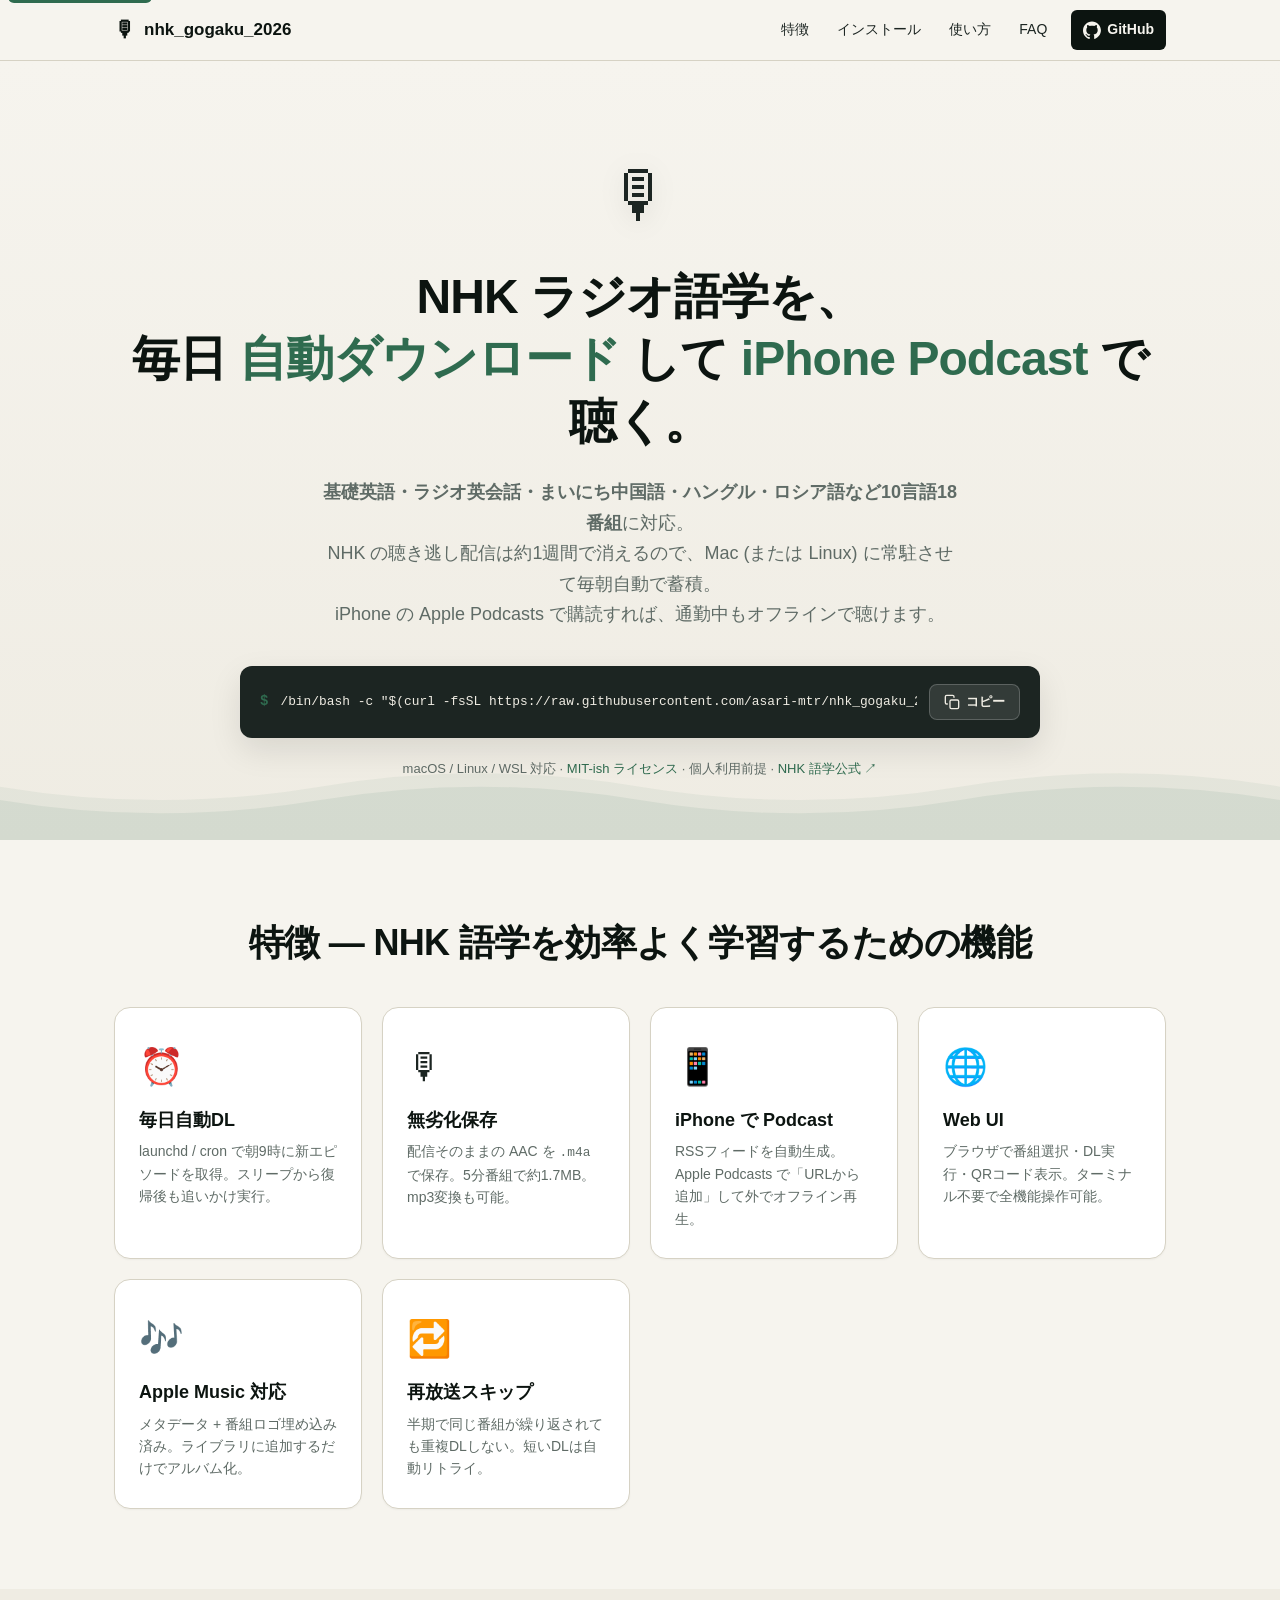
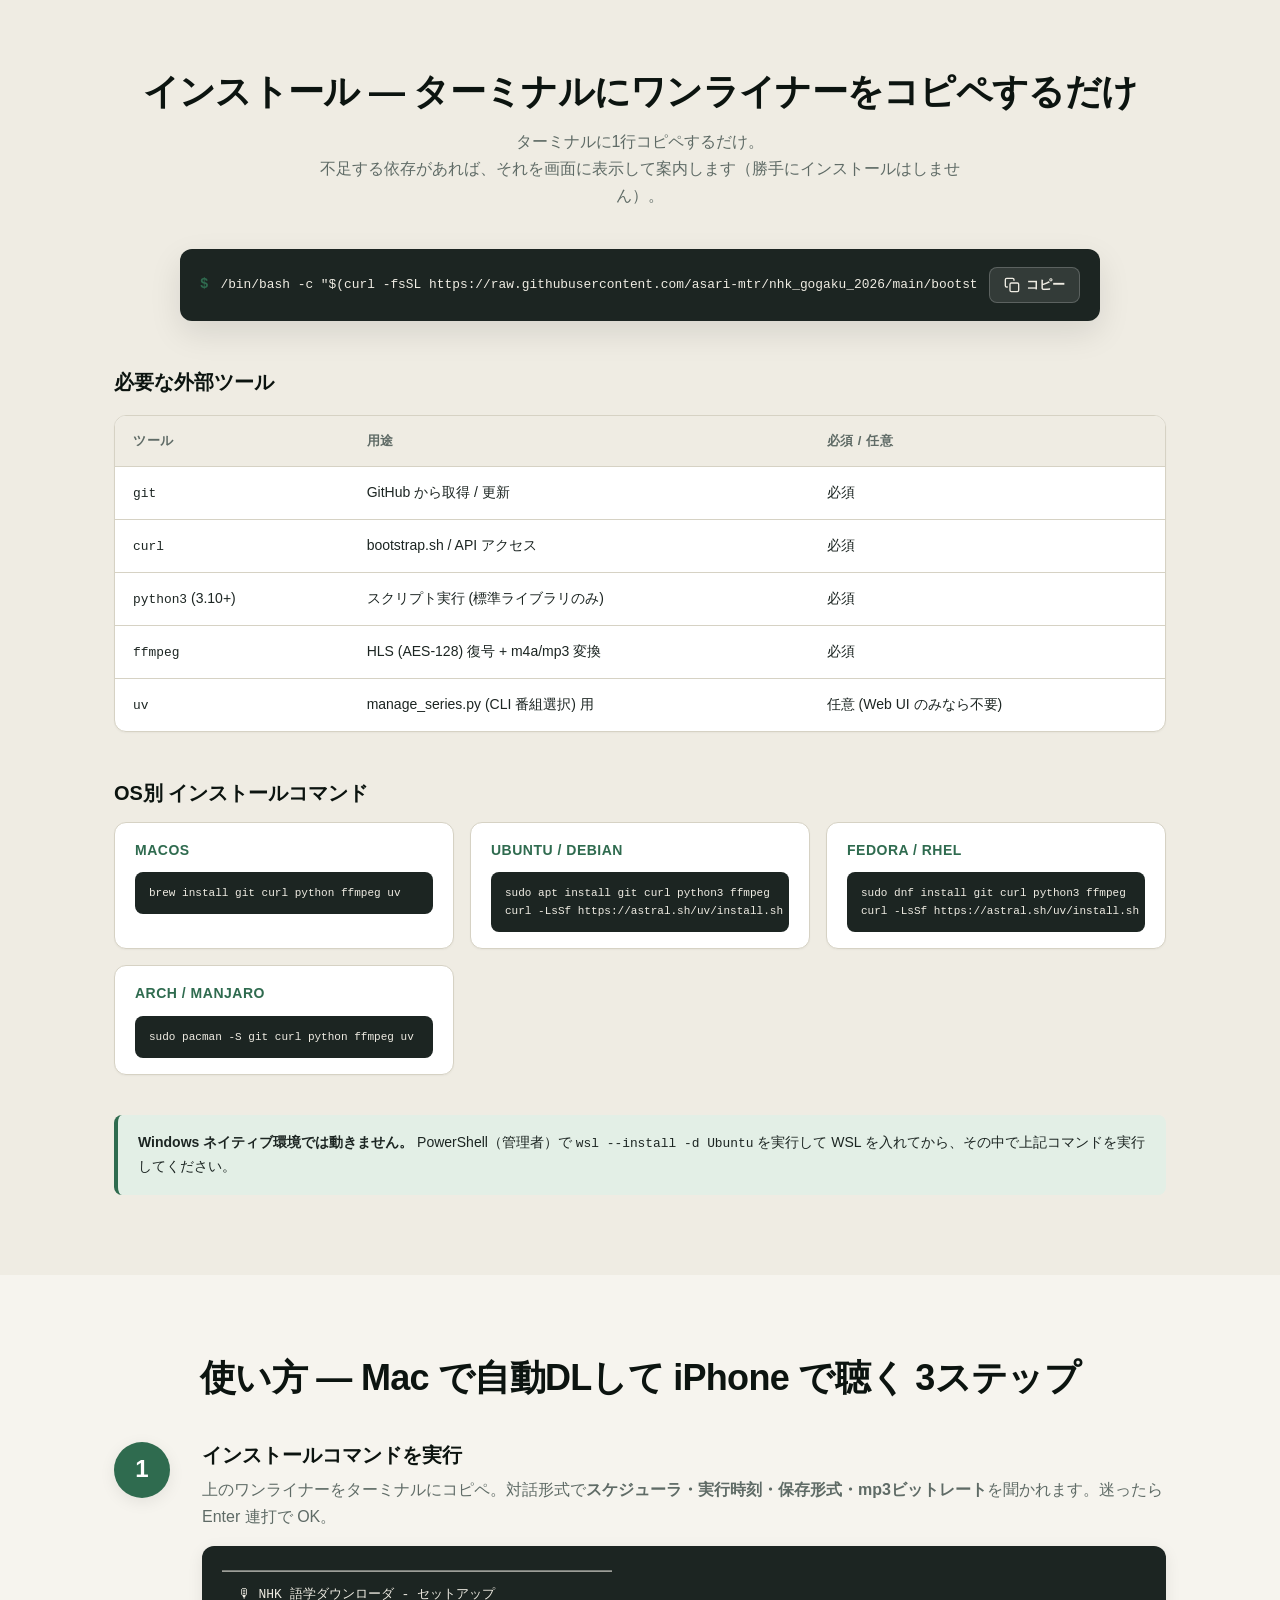
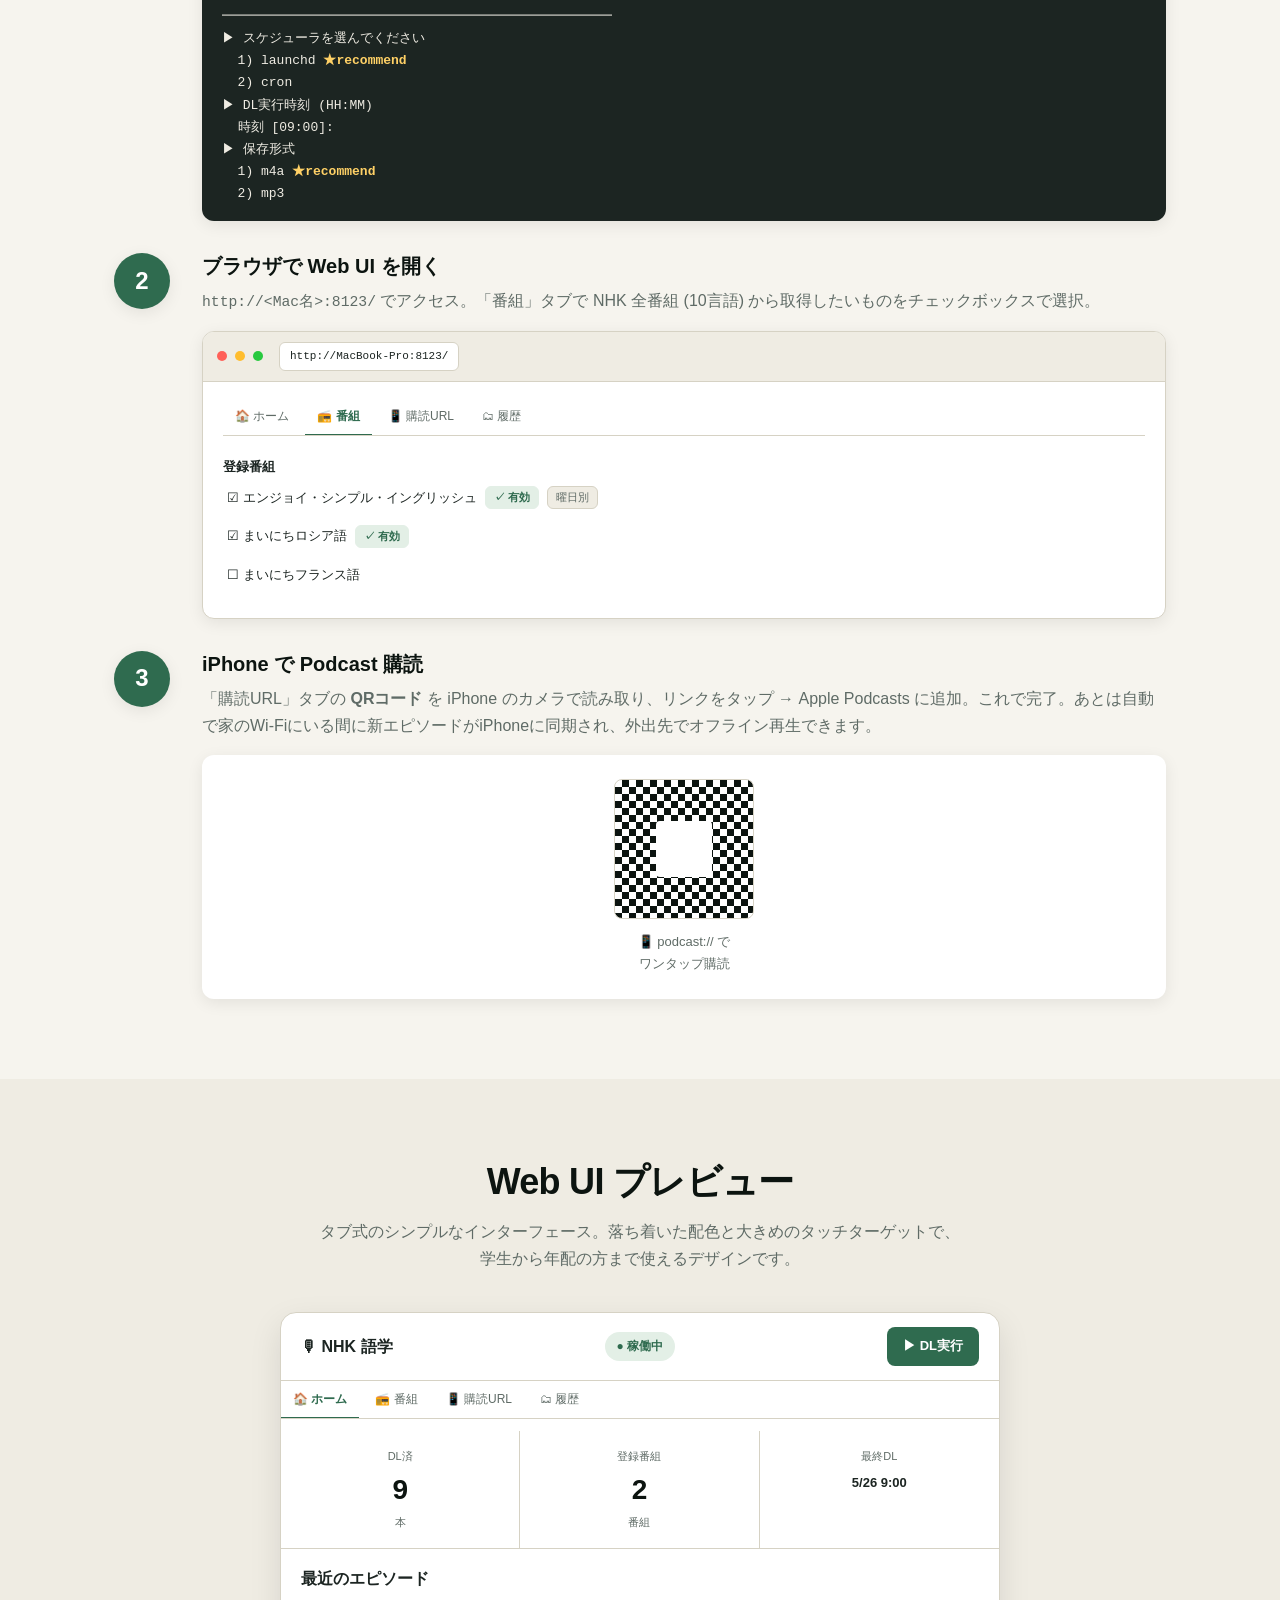
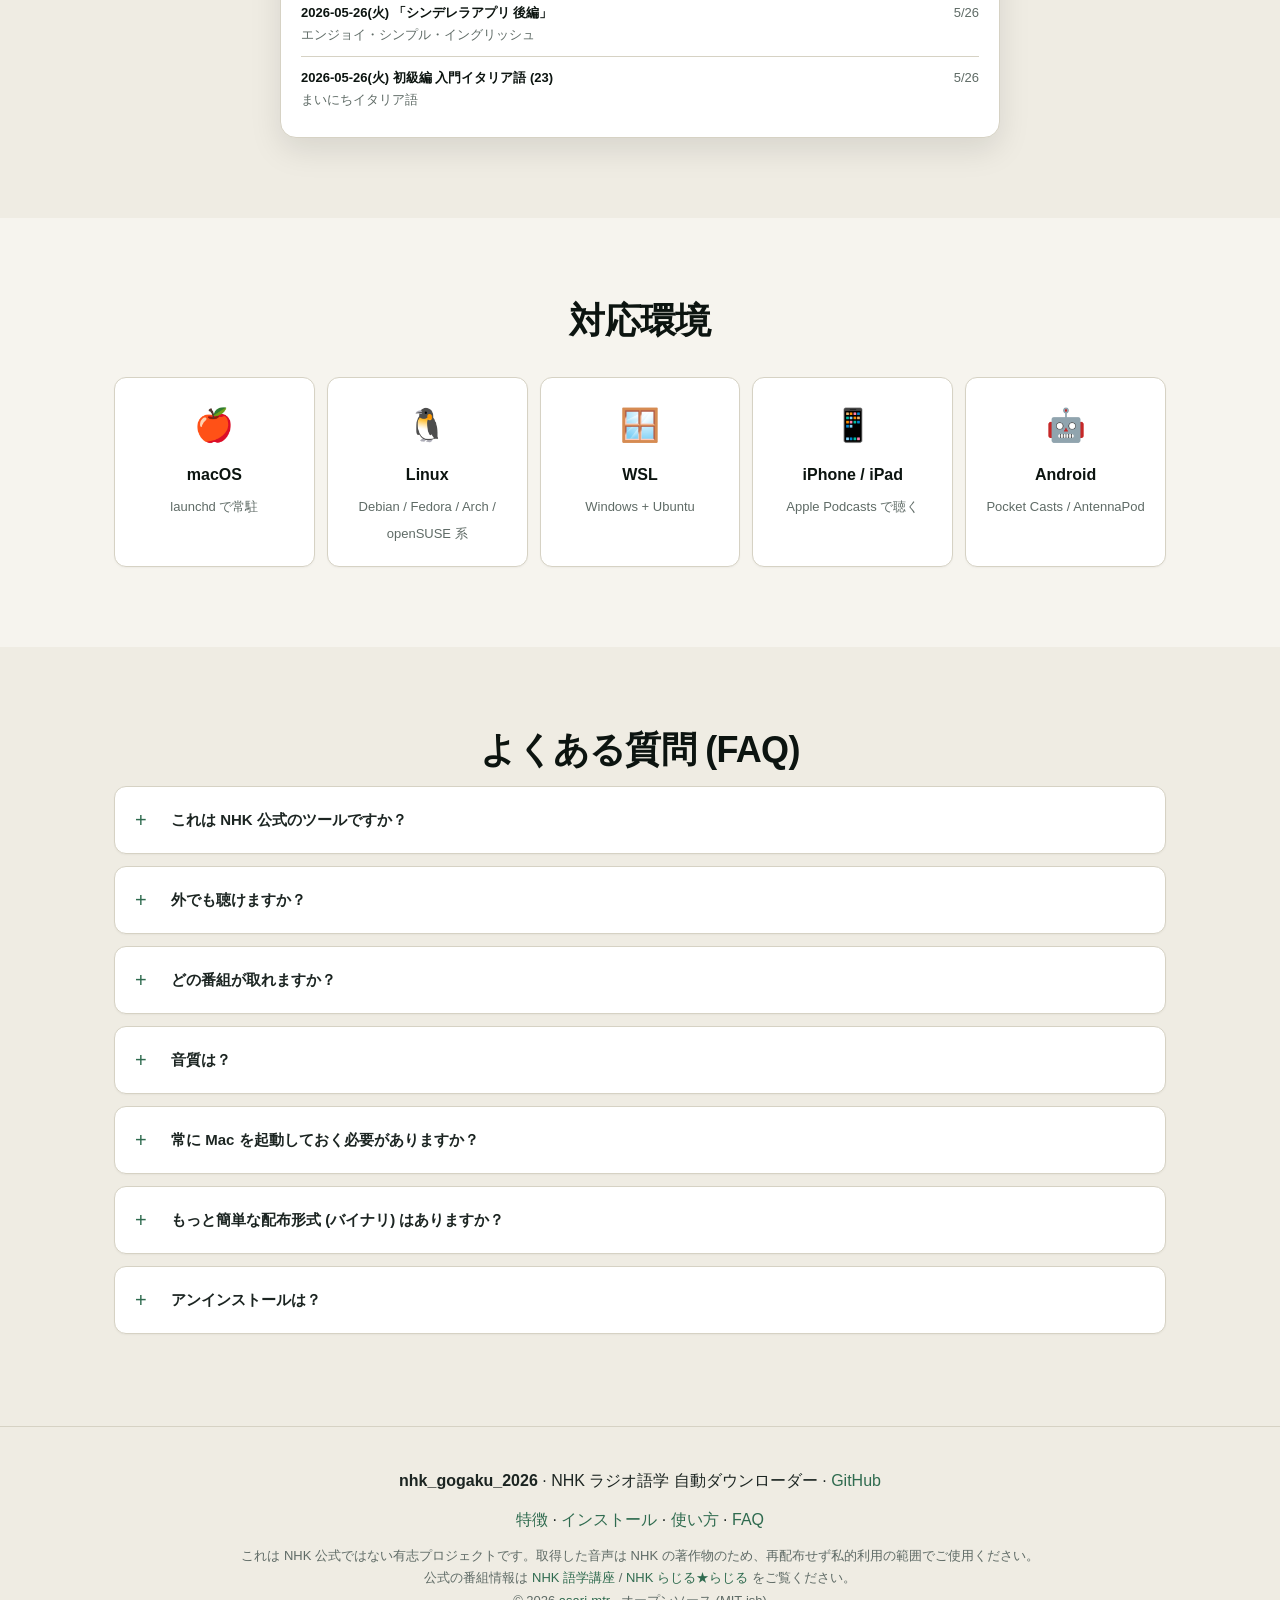
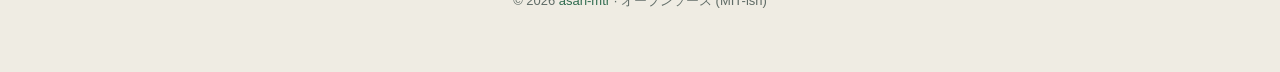
==== commit a072ef42: "Add NHK official links to LP and Web UI with no-referrer Help users jump to the canonical NHK pages " ====
--- a/docs/index.html
+++ b/docs/index.html
@@ -16,6 +16,9 @@
 <meta name="color-scheme" content="light dark">
 <meta name="format-detection" content="telephone=no">
 <link rel="canonical" href="https://asari-mtr.github.io/nhk_gogaku_2026/">
+
+<!-- Google Search Console (GitHub Actions が secrets から動的注入) -->
+<meta name="google-site-verification" content="__GSC_VERIFICATION__">
 <link rel="alternate" hreflang="ja" href="https://asari-mtr.github.io/nhk_gogaku_2026/">
 <link rel="alternate" hreflang="x-default" href="https://asari-mtr.github.io/nhk_gogaku_2026/">
 
@@ -209,6 +212,47 @@
   ]
 }
 </script>
+
+<!-- ─── Analytics (GitHub Actions が secrets から動的注入。未設定なら何も読み込まない) ─── -->
+<script>
+(function () {
+  // プレースホルダーが置換されていない or 空文字なら何もしない
+  function isSet(v) { return v && v.indexOf("__") !== 0; }
+
+  // Cloudflare Web Analytics
+  var CF_TOKEN = "__CF_ANALYTICS_TOKEN__";
+  if (isSet(CF_TOKEN)) {
+    var s = document.createElement("script");
+    s.defer = true;
+    s.src = "https://static.cloudflareinsights.com/beacon.min.js";
+    s.setAttribute("data-cf-beacon", '{"token":"' + CF_TOKEN + '"}');
+    document.head.appendChild(s);
+  }
+
+  // Google Analytics 4
+  var GA_ID = "__GA_MEASUREMENT_ID__";
+  if (isSet(GA_ID)) {
+    var s2 = document.createElement("script");
+    s2.async = true;
+    s2.src = "https://www.googletagmanager.com/gtag/js?id=" + GA_ID;
+    document.head.appendChild(s2);
+    window.dataLayer = window.dataLayer || [];
+    function gtag() { window.dataLayer.push(arguments); }
+    gtag("js", new Date());
+    gtag("config", GA_ID, { anonymize_ip: true });
+  }
+
+  // GoatCounter (シンプル代替)
+  var GC_URL = "__GOATCOUNTER_URL__";
+  if (isSet(GC_URL)) {
+    var s3 = document.createElement("script");
+    s3.async = true;
+    s3.src = "//gc.zgo.at/count.js";
+    s3.setAttribute("data-goatcounter", GC_URL);
+    document.head.appendChild(s3);
+  }
+})();
+</script>
 </head>
 <body>
 
@@ -260,8 +304,9 @@
 
     <div class="hero-meta">
       macOS / Linux / WSL 対応 ·
-      <a href="https://github.com/asari-mtr/nhk_gogaku_2026" target="_blank" rel="noopener">MIT-ish ライセンス</a>
-      · 個人利用前提
+      <a href="https://github.com/asari-mtr/nhk_gogaku_2026" target="_blank" rel="noopener noreferrer">MIT-ish ライセンス</a>
+      · 個人利用前提 ·
+      <a href="https://www.nhk.jp/g/gogaku/" target="_blank" rel="noopener noreferrer" referrerpolicy="no-referrer">NHK 語学公式 ↗</a>
     </div>
   </div>
   <!-- 装飾: 音波SVG -->
@@ -514,7 +559,7 @@
     <h2 id="faq-title" class="section-title">よくある質問 (FAQ)</h2>
     <details class="faq">
       <summary>これは NHK 公式のツールですか？</summary>
-      <p>いいえ、有志による <strong>非公式</strong> ツールです。生成される Podcast フィードのタイトルにも <code>[非公式]</code> を付け、作者は <code>Personal Archive</code> として明示しています。NHK の聴き逃し配信を私的利用の範囲でローカル保存することを目的としています。</p>
+      <p>いいえ、有志による <strong>非公式</strong> ツールです。生成される Podcast フィードのタイトルにも <code>[非公式]</code> を付け、作者は <code>Personal Archive</code> として明示しています。NHK の聴き逃し配信を私的利用の範囲でローカル保存することを目的としています。NHK 公式の番組情報や聴き逃し配信は <a href="https://www.nhk.jp/g/gogaku/" target="_blank" rel="noopener noreferrer" referrerpolicy="no-referrer">NHK 語学講座のページ</a> でご確認ください。</p>
     </details>
     <details class="faq">
       <summary>外でも聴けますか？</summary>
@@ -555,6 +600,7 @@
     </nav>
     <div class="muted small">
       これは NHK 公式ではない有志プロジェクトです。取得した音声は NHK の著作物のため、再配布せず私的利用の範囲でご使用ください。<br>
+      公式の番組情報は <a href="https://www.nhk.jp/g/gogaku/" target="_blank" rel="noopener noreferrer" referrerpolicy="no-referrer">NHK 語学講座</a> / <a href="https://www.nhk.or.jp/radio/" target="_blank" rel="noopener noreferrer" referrerpolicy="no-referrer">NHK らじる★らじる</a> をご覧ください。<br>
       © 2026 <a href="https://github.com/asari-mtr" target="_blank" rel="noopener noreferrer">asari-mtr</a> · オープンソース (MIT-ish)
     </div>
   </div>
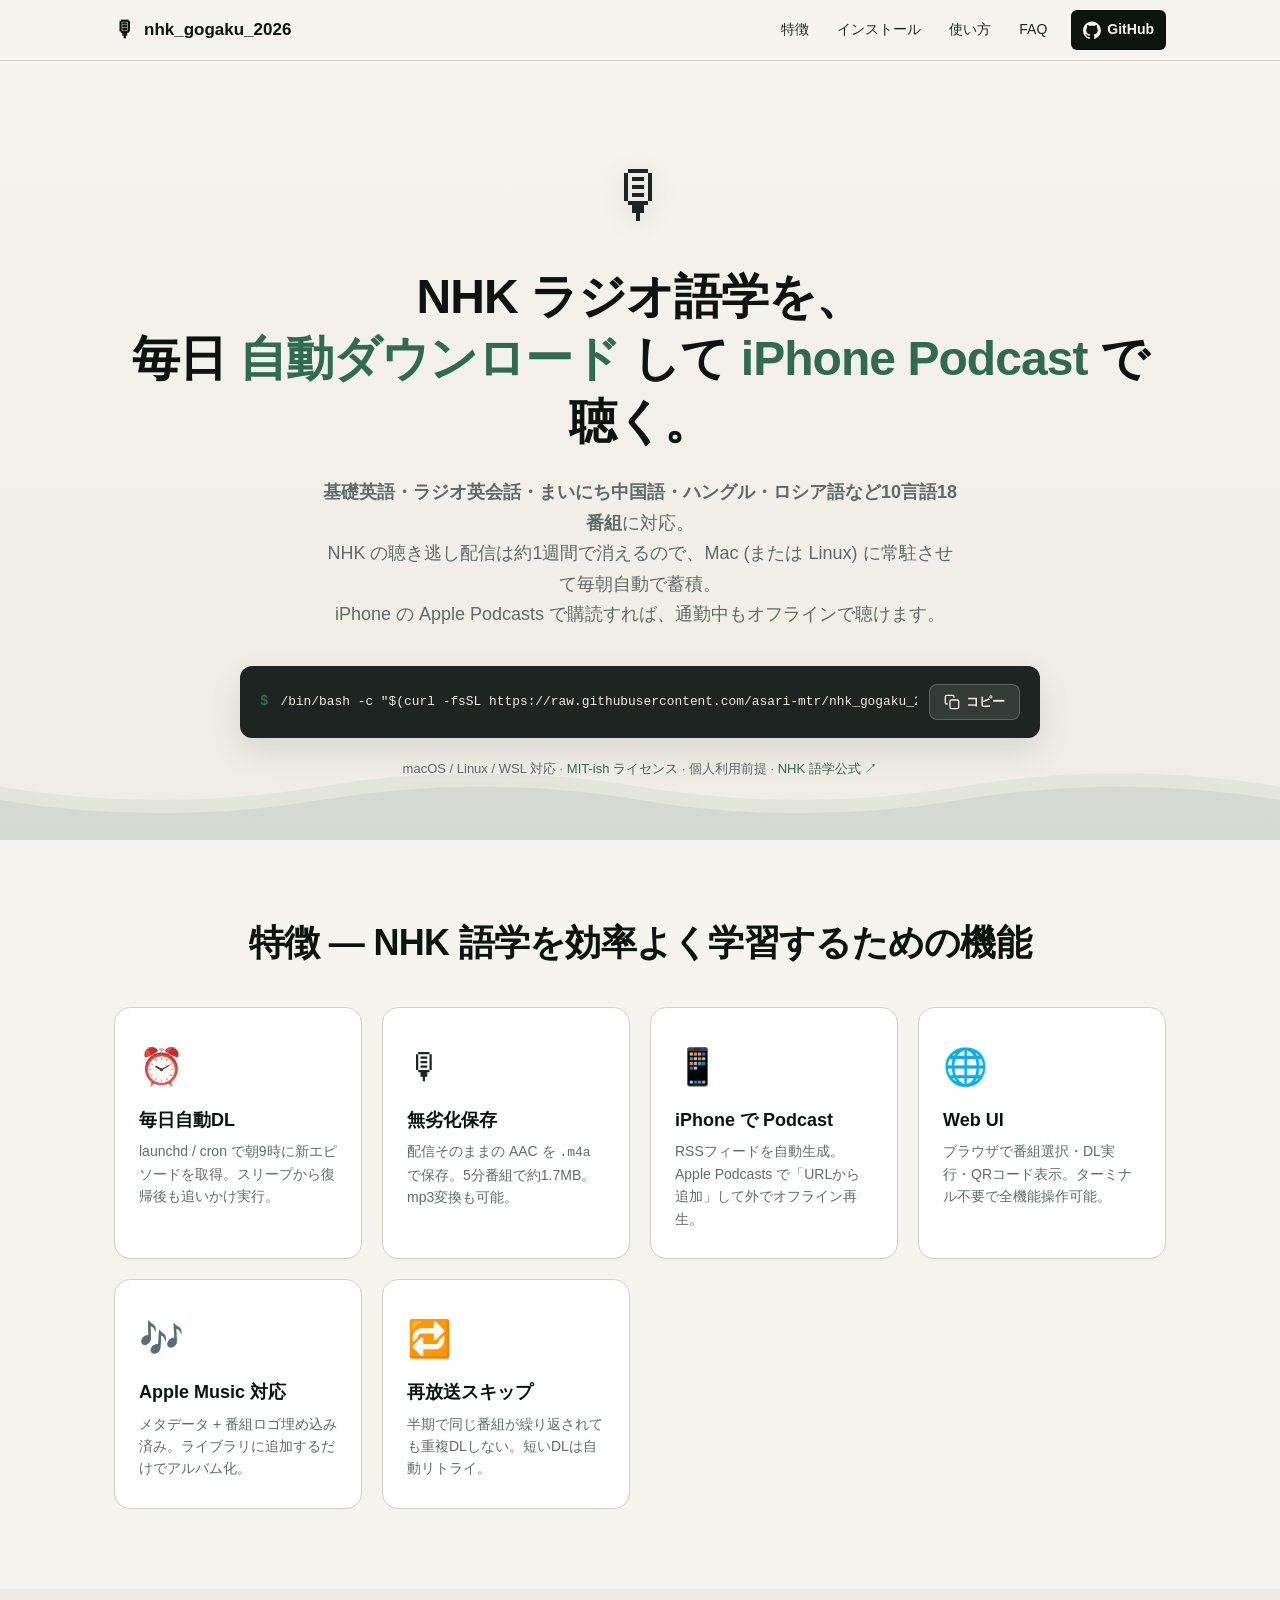
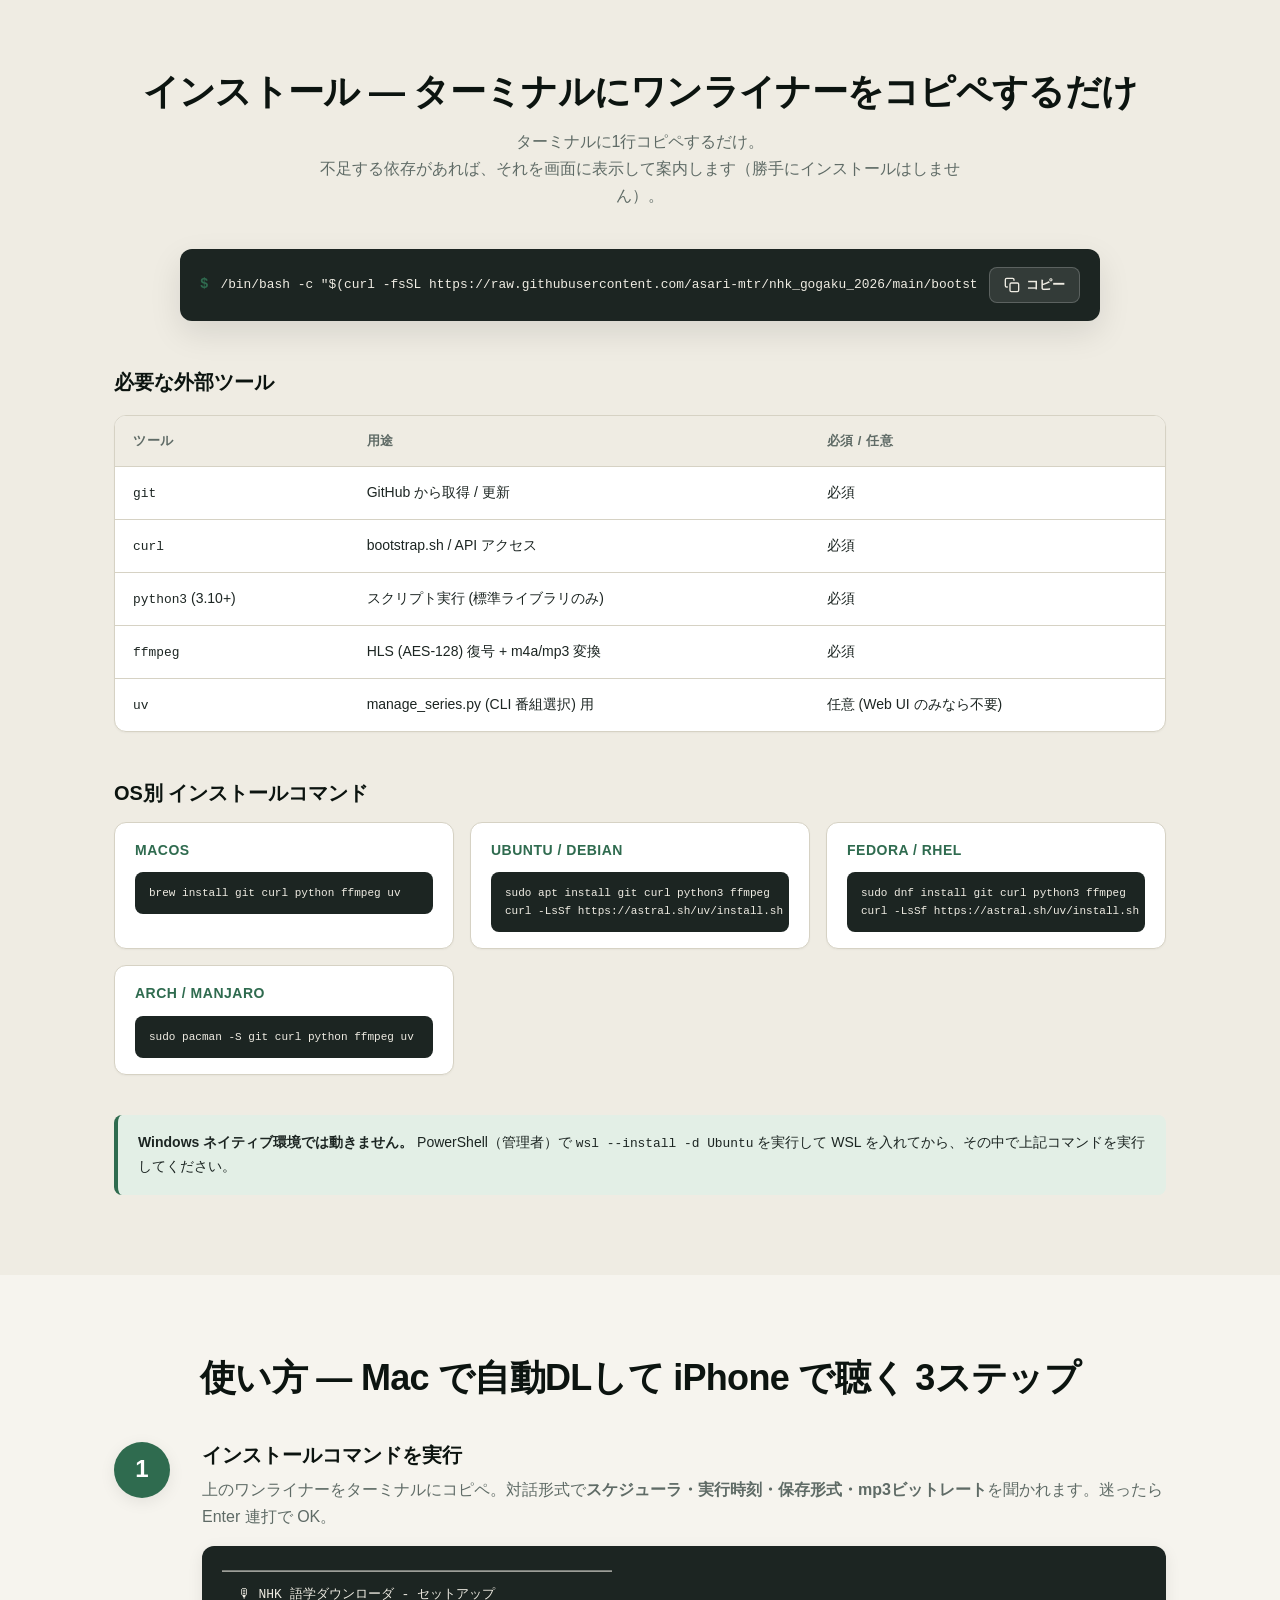
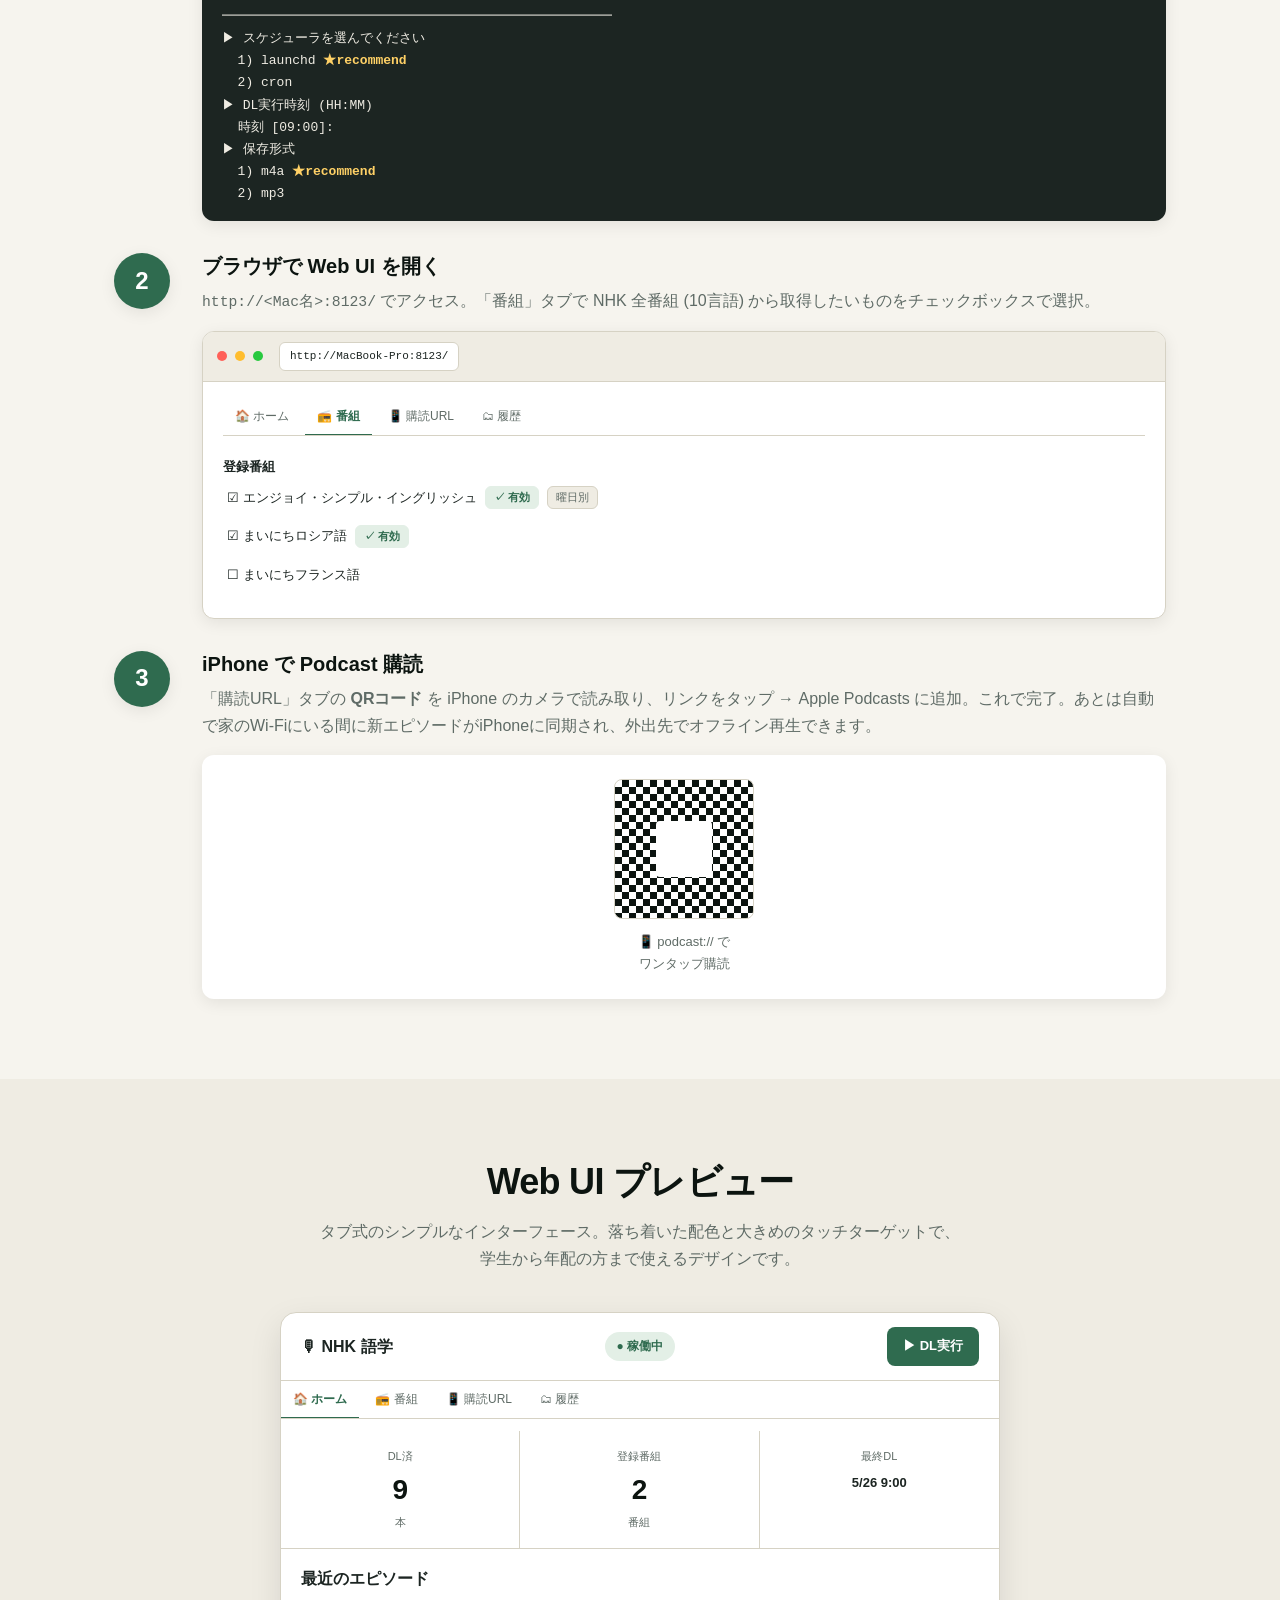
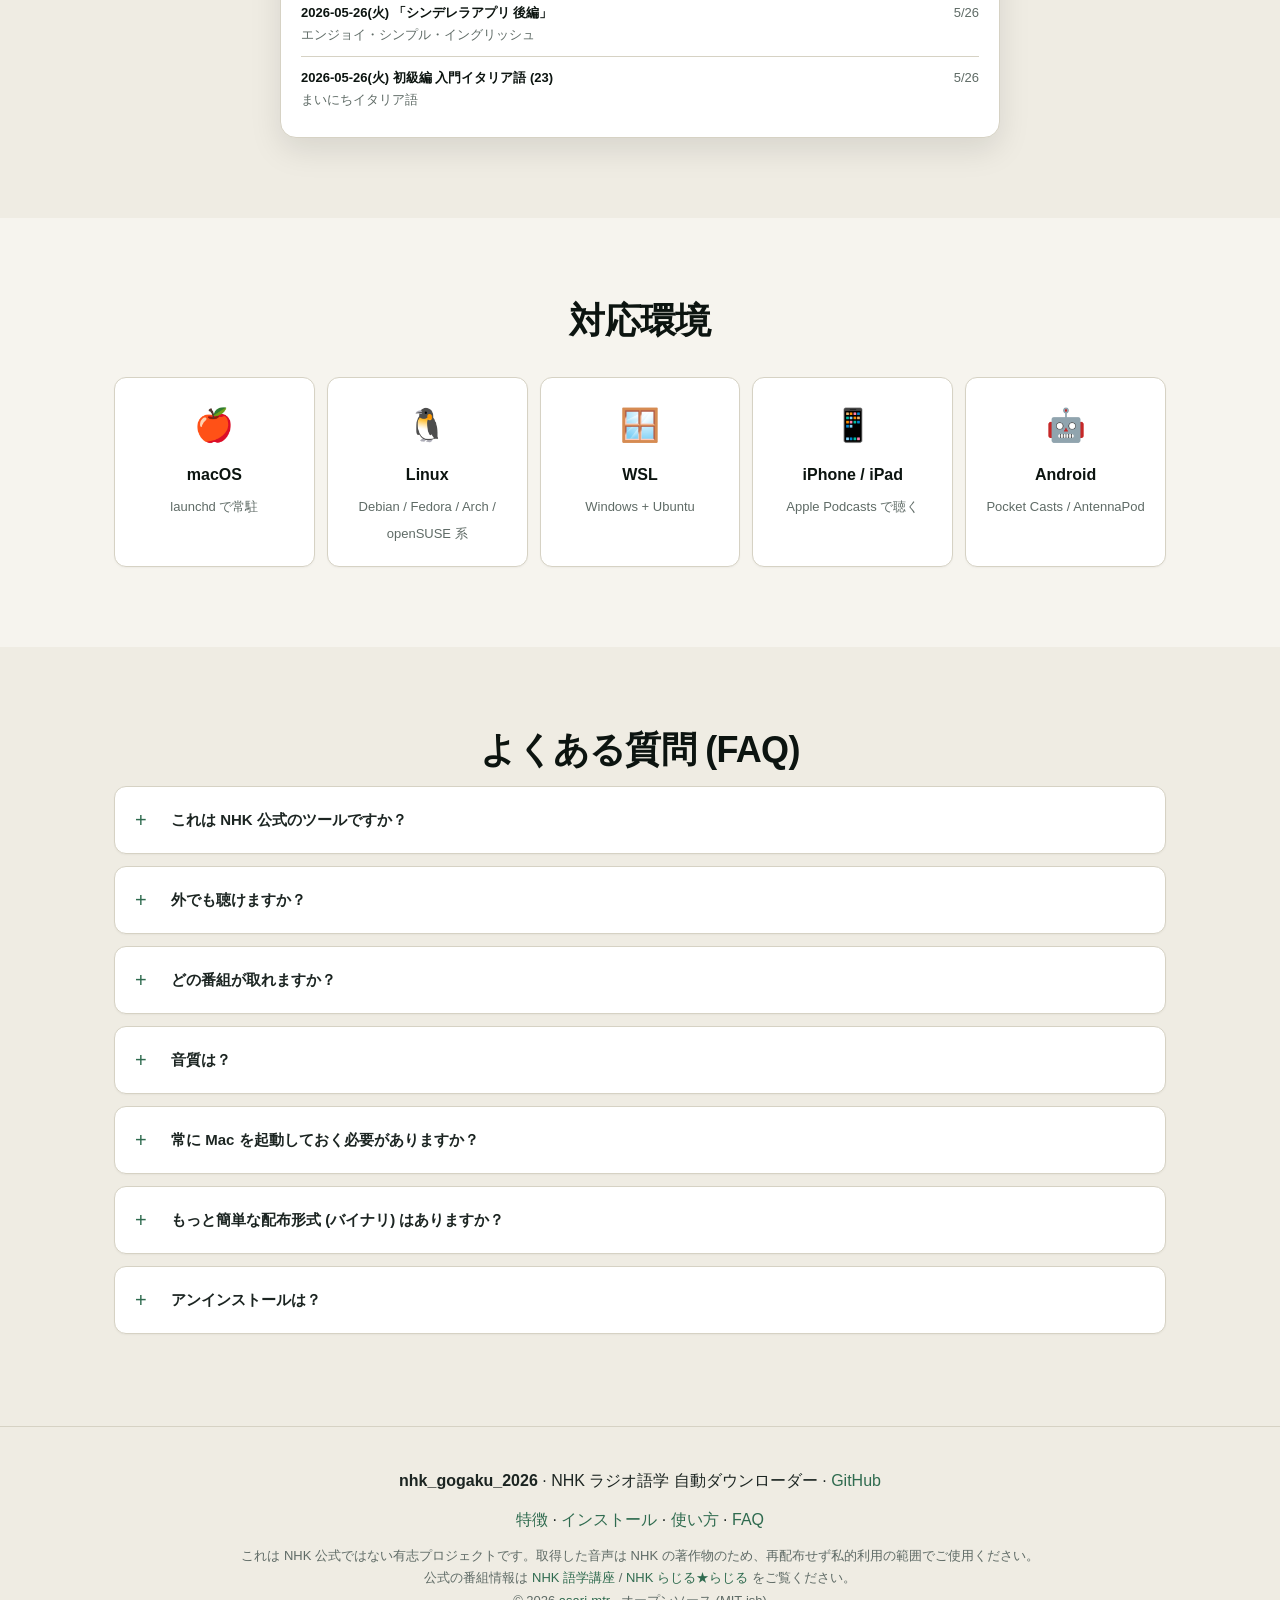
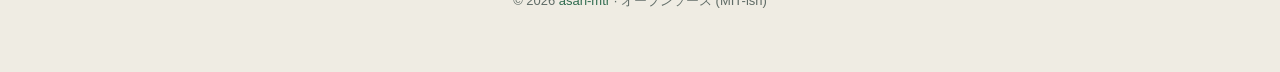
==== commit 6df6fe5e: "Hide the LP skip-link completely until it receives keyboard focus The previous styling used top: -40" ====
--- a/docs/index.html
+++ b/docs/index.html
@@ -51,7 +51,7 @@
 <link rel="dns-prefetch" href="https://raw.githubusercontent.com">
 
 <!-- ─── Style ─── -->
-<link rel="stylesheet" href="style.css?v=3">
+<link rel="stylesheet" href="style.css?v=4">
 
 <!-- ─── JSON-LD: SoftwareApplication ─── -->
 <script type="application/ld+json">
--- a/docs/style.css
+++ b/docs/style.css
@@ -33,20 +33,29 @@
   }
 }
 
-/* ─── アクセシビリティ: skip link ─── */
+/* ─── アクセシビリティ: skip link (キーボードユーザーがナビを飛ばす) ─── */
+/* 通常は完全に画面外。Tab でフォーカスが当たった時のみスライドイン */
 .skip-link {
-  position: absolute;
-  top: -40px;
+  position: fixed;
+  top: 0;
   left: 8px;
+  transform: translateY(-200%);
   background: var(--accent);
   color: #fff !important;
-  padding: 8px 16px;
-  border-radius: 6px;
-  z-index: 1000;
+  padding: 10px 18px;
+  border-radius: 0 0 8px 8px;
+  z-index: 9999;
   text-decoration: none;
   font-weight: 600;
-}
-.skip-link:focus { top: 8px; }
+  box-shadow: 0 4px 12px rgba(0,0,0,0.15);
+  transition: transform 0.15s ease;
+}
+.skip-link:focus,
+.skip-link:focus-visible {
+  transform: translateY(0);
+  outline: 3px solid #ffd166;
+  outline-offset: 2px;
+}
 
 /* ─── ベース ─── */
 * { box-sizing: border-box; }
